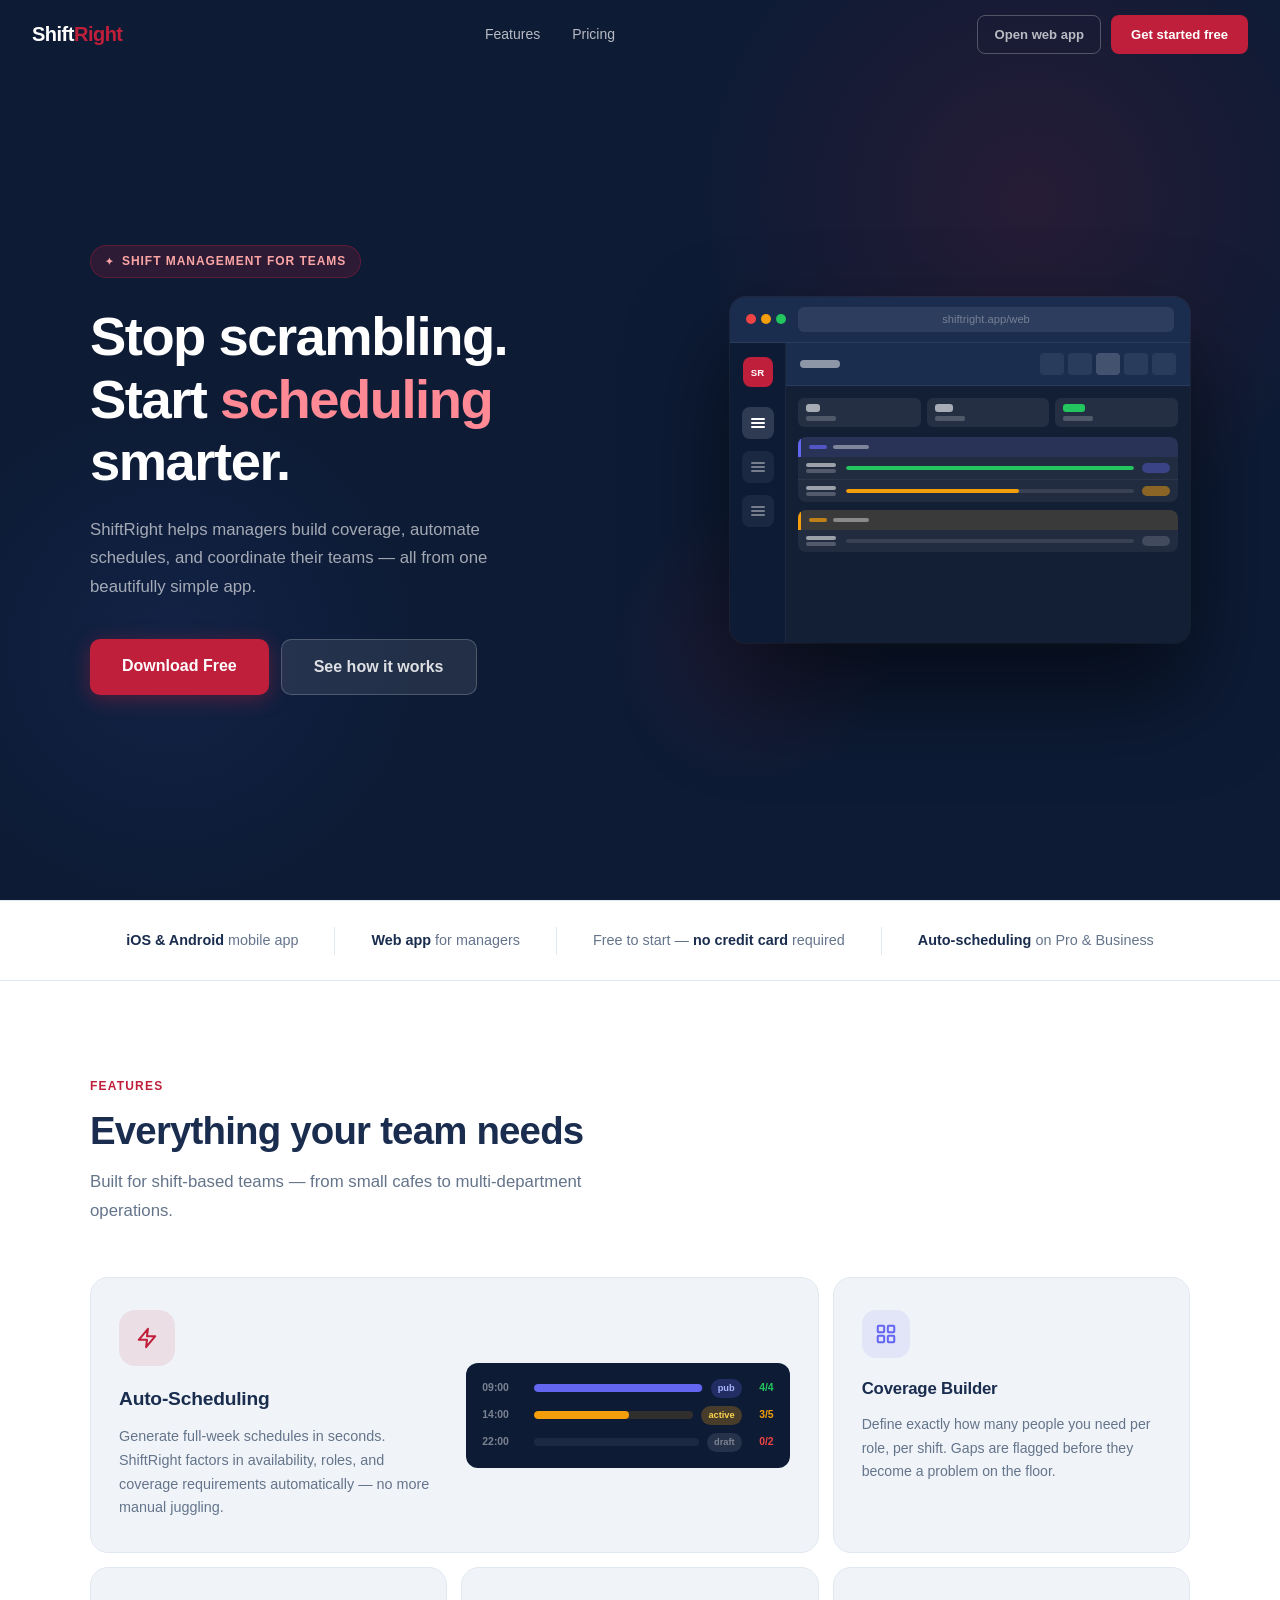
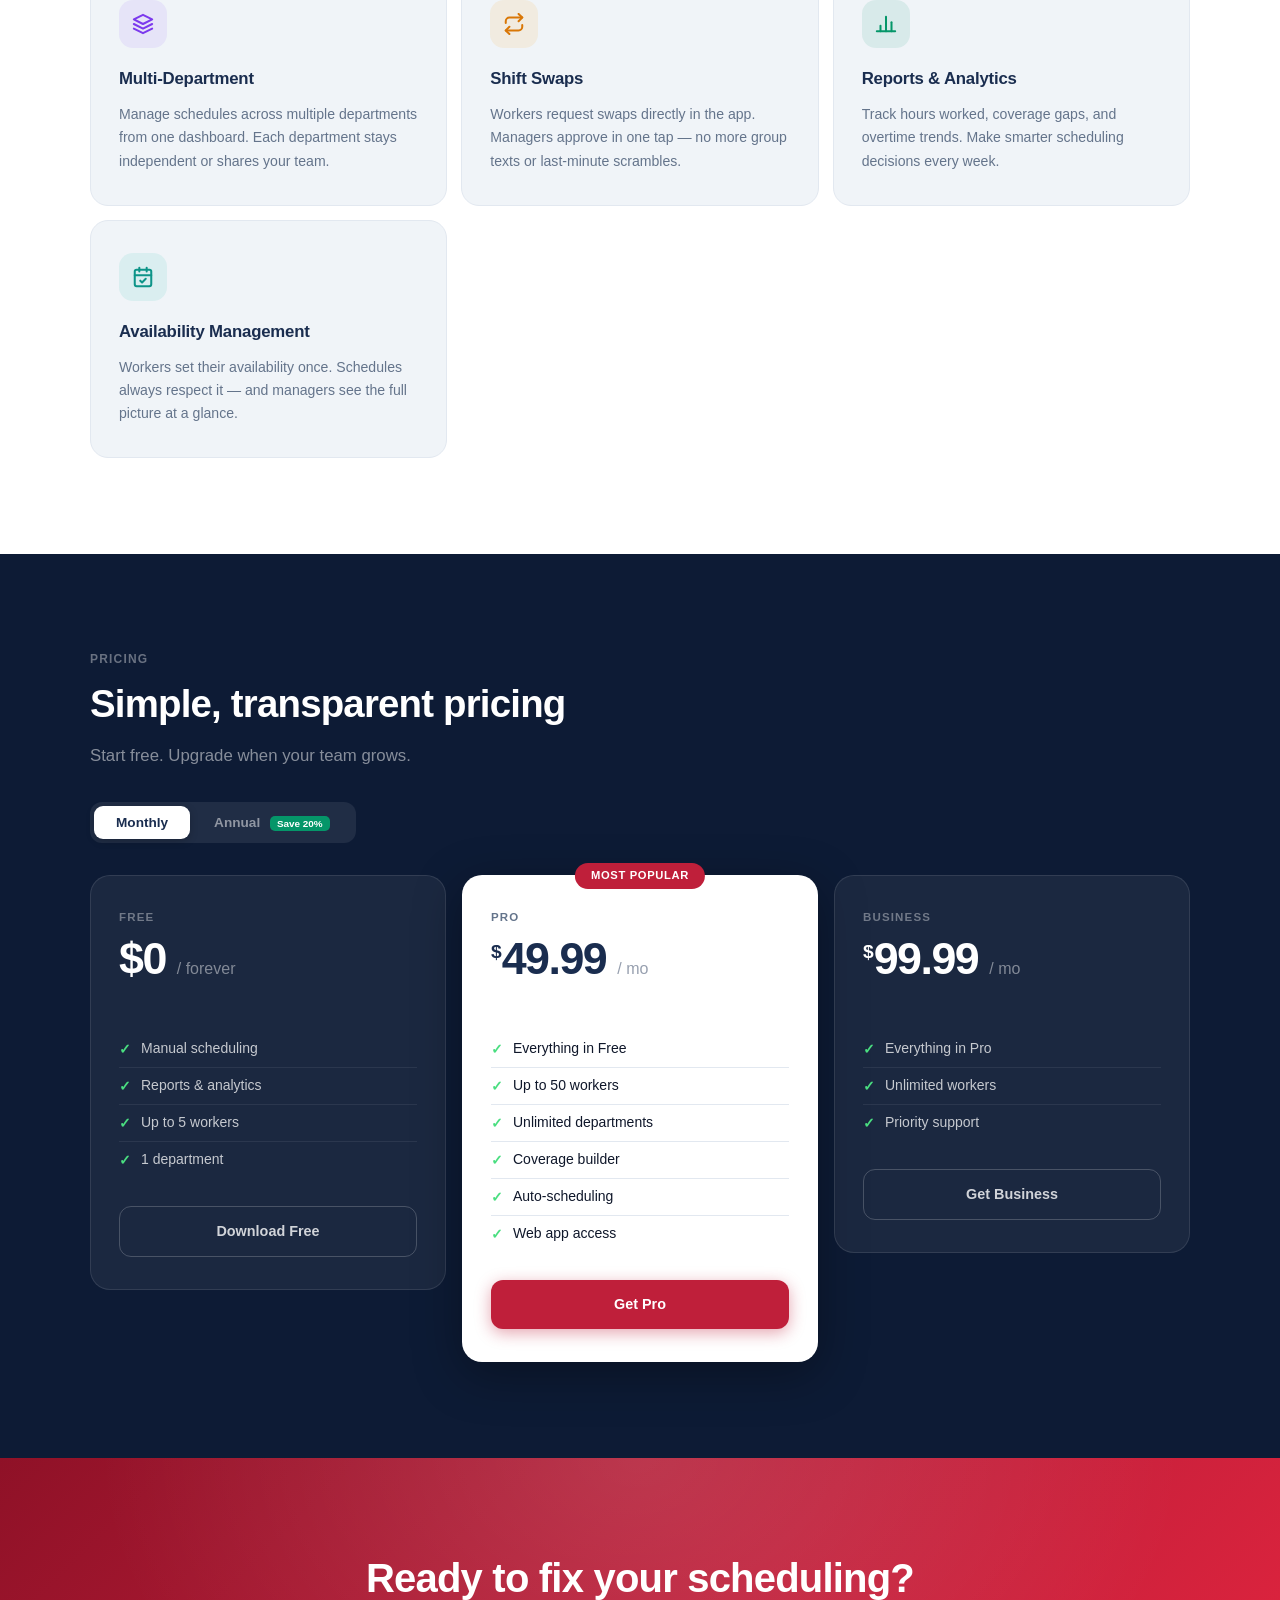
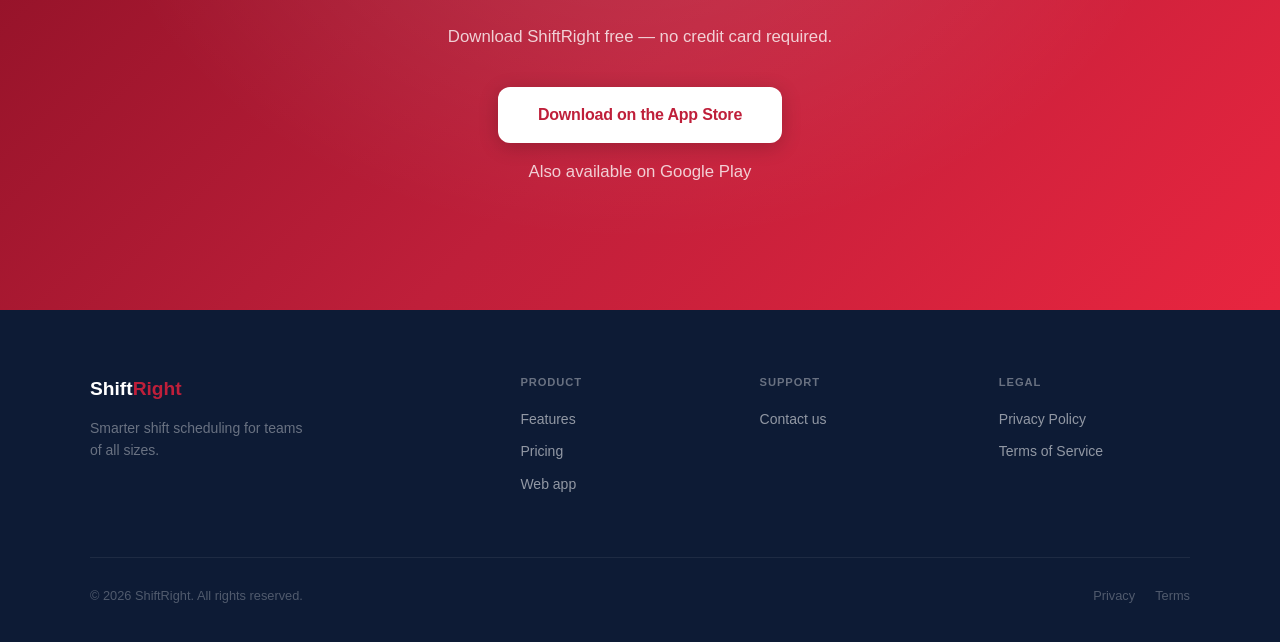
==== legal-site/index.html @ 9aeb1424 "Refactor and enhance the legal site layout by updating index.html and style.css for improved navigat" ====
<!DOCTYPE html>
<html lang="en">
<head>
  <meta charset="UTF-8" />
  <meta name="viewport" content="width=device-width, initial-scale=1.0" />
  <title>ShiftRight – Smart Shift Scheduling for Teams</title>
  <style>
    *, *::before, *::after { box-sizing: border-box; margin: 0; padding: 0; }
    :root {
      --navy: #1a2d4f;
      --navy-deep: #0d1b35;
      --navy-mid: #223660;
      --red: #bf1f3a;
      --red-light: #e8253f;
      --bg: #f0f4f8;
      --white: #ffffff;
      --text: #0f172a;
      --muted: #64748b;
      --border: #e2e8f0;
    }
    html { scroll-behavior: smooth; }
    body { font-family: -apple-system, BlinkMacSystemFont, "Segoe UI", Roboto, sans-serif; background: var(--bg); color: var(--text); line-height: 1.6; }

    /* ── NAV ── */
    nav {
      position: fixed; top: 0; left: 0; right: 0; z-index: 100;
      padding: 0 32px; height: 68px;
      display: flex; align-items: center; justify-content: space-between;
      transition: background 0.25s, box-shadow 0.25s;
    }
    nav.scrolled { background: rgba(255,255,255,0.95); backdrop-filter: blur(12px); box-shadow: 0 1px 3px rgba(0,0,0,0.08); }
    .nav-logo { color: #fff; font-size: 1.25rem; font-weight: 800; letter-spacing: -0.5px; text-decoration: none; transition: color 0.25s; }
    nav.scrolled .nav-logo { color: var(--navy); }
    .nav-logo span { color: var(--red); }
    .nav-center { display: flex; align-items: center; gap: 4px; }
    .nav-link { color: rgba(255,255,255,0.7); font-size: 0.875rem; font-weight: 500; text-decoration: none; padding: 8px 14px; border-radius: 8px; transition: all 0.15s; }
    nav.scrolled .nav-link { color: var(--muted); }
    .nav-link:hover { color: white; background: rgba(255,255,255,0.1); }
    nav.scrolled .nav-link:hover { color: var(--navy); background: var(--bg); }
    .nav-actions { display: flex; align-items: center; gap: 10px; }
    .nav-app-btn {
      font-size: 0.82rem; font-weight: 600; color: rgba(255,255,255,0.7); text-decoration: none;
      padding: 8px 16px; border: 1px solid rgba(255,255,255,0.25); border-radius: 8px; transition: all 0.15s;
    }
    nav.scrolled .nav-app-btn { color: var(--muted); border-color: var(--border); }
    .nav-app-btn:hover { color: white; border-color: rgba(255,255,255,0.6); }
    nav.scrolled .nav-app-btn:hover { color: var(--navy); border-color: var(--navy); background: var(--bg); }
    .nav-cta {
      background: var(--red); color: #fff; border: none; padding: 9px 20px;
      border-radius: 8px; font-size: 0.82rem; font-weight: 700;
      text-decoration: none; transition: background 0.15s, transform 0.1s;
    }
    .nav-cta:hover { background: var(--red-light); transform: translateY(-1px); }

    /* ── HERO ── */
    .hero {
      background: var(--navy-deep);
      min-height: 100vh;
      padding: 120px 32px 80px;
      display: flex; align-items: center; justify-content: center;
      position: relative; overflow: hidden;
    }
    .hero-orb {
      position: absolute; border-radius: 50%; pointer-events: none;
    }
    .hero-orb-1 {
      width: 700px; height: 700px;
      background: radial-gradient(circle, rgba(191,31,58,0.14) 0%, transparent 70%);
      top: -150px; right: -100px;
      animation: orbDrift 14s ease-in-out infinite;
    }
    .hero-orb-2 {
      width: 500px; height: 500px;
      background: radial-gradient(circle, rgba(66,102,220,0.1) 0%, transparent 70%);
      bottom: 0; left: -80px;
      animation: orbDrift 18s ease-in-out infinite reverse;
    }
    .hero-orb-3 {
      width: 300px; height: 300px;
      background: radial-gradient(circle, rgba(191,31,58,0.08) 0%, transparent 70%);
      bottom: 100px; right: 30%;
      animation: orbDrift 10s ease-in-out infinite 3s;
    }
    .hero-inner {
      max-width: 1100px; width: 100%;
      display: grid; grid-template-columns: 1fr 1fr;
      gap: 60px; align-items: center;
      position: relative; z-index: 1;
    }
    .hero-badge {
      display: inline-flex; align-items: center; gap: 8px;
      background: rgba(191,31,58,0.18); border: 1px solid rgba(191,31,58,0.35);
      color: #fca5a5; font-size: 0.75rem; font-weight: 700;
      letter-spacing: 0.08em; text-transform: uppercase;
      padding: 6px 14px; border-radius: 20px; margin-bottom: 28px;
    }
    .hero-badge::before { content: '✦'; font-size: 0.6rem; }
    .hero h1 {
      font-size: clamp(2.2rem, 4.5vw, 3.4rem);
      font-weight: 800; line-height: 1.15; letter-spacing: -1.5px;
      color: #fff; margin-bottom: 22px;
    }
    .hero h1 em { color: #ff8a96; font-style: normal; }
    .hero p {
      color: rgba(255,255,255,0.62); font-size: 1.05rem;
      max-width: 440px; margin-bottom: 38px; line-height: 1.7;
    }
    .hero-actions { display: flex; gap: 12px; flex-wrap: wrap; }
    .btn-hero-primary {
      background: var(--red); color: #fff; padding: 14px 32px;
      border-radius: 10px; font-size: 1rem; font-weight: 700;
      text-decoration: none; transition: background 0.15s, transform 0.12s, box-shadow 0.15s;
      box-shadow: 0 4px 20px rgba(191,31,58,0.4);
    }
    .btn-hero-primary:hover { background: var(--red-light); transform: translateY(-2px); box-shadow: 0 8px 28px rgba(191,31,58,0.5); }
    .btn-hero-secondary {
      background: rgba(255,255,255,0.09); color: rgba(255,255,255,0.85);
      border: 1px solid rgba(255,255,255,0.2); padding: 14px 32px;
      border-radius: 10px; font-size: 1rem; font-weight: 600;
      text-decoration: none; transition: all 0.15s;
    }
    .btn-hero-secondary:hover { background: rgba(255,255,255,0.16); color: #fff; border-color: rgba(255,255,255,0.4); }

    /* App mockup */
    .hero-visual { display: flex; justify-content: flex-end; animation: heroVisualIn 0.9s cubic-bezier(0.22, 1, 0.36, 1) both 0.2s; }
    .mockup-window {
      width: 100%; max-width: 460px;
      background: #131f35; border-radius: 16px; overflow: hidden;
      box-shadow: 0 48px 96px rgba(0,0,0,0.55), 0 0 0 1px rgba(255,255,255,0.07);
      animation: mockupFloat 8s ease-in-out infinite 1.2s;
    }
    .mockup-chrome {
      background: #1a2d4f; padding: 10px 16px;
      display: flex; align-items: center; gap: 12px;
      border-bottom: 1px solid rgba(255,255,255,0.07);
    }
    .chrome-dots { display: flex; gap: 5px; }
    .chrome-dots i { width: 10px; height: 10px; border-radius: 50%; display: block; }
    .chrome-dots i:nth-child(1) { background: #ef4444; }
    .chrome-dots i:nth-child(2) { background: #f59e0b; }
    .chrome-dots i:nth-child(3) { background: #22c55e; }
    .chrome-url {
      flex: 1; background: rgba(255,255,255,0.08); border-radius: 6px;
      padding: 4px 12px; font-size: 0.7rem; color: rgba(255,255,255,0.35);
      text-align: center;
    }
    .mockup-app { display: flex; height: 300px; }
    .mockup-sidebar {
      width: 56px; background: #0d1b35;
      display: flex; flex-direction: column; align-items: center;
      padding: 14px 0; gap: 12px; border-right: 1px solid rgba(255,255,255,0.06);
    }
    .m-logo {
      width: 30px; height: 30px; background: var(--red); border-radius: 8px;
      display: flex; align-items: center; justify-content: center;
      font-size: 0.6rem; font-weight: 800; color: white; margin-bottom: 8px;
    }
    .m-nav-item {
      width: 32px; height: 32px; border-radius: 8px;
      background: rgba(255,255,255,0.06);
      display: flex; align-items: center; justify-content: center;
    }
    .m-nav-item.m-active { background: rgba(255,255,255,0.14); }
    .m-nav-icon { width: 14px; height: 2px; background: rgba(255,255,255,0.4); border-radius: 1px; position: relative; }
    .m-nav-icon::before, .m-nav-icon::after { content: ''; position: absolute; left: 0; width: 14px; height: 2px; background: rgba(255,255,255,0.4); border-radius: 1px; }
    .m-nav-icon::before { top: -4px; } .m-nav-icon::after { top: 4px; }
    .m-nav-item.m-active .m-nav-icon { background: white; }
    .m-nav-item.m-active .m-nav-icon::before, .m-nav-item.m-active .m-nav-icon::after { background: white; }
    .mockup-main { flex: 1; display: flex; flex-direction: column; overflow: hidden; }
    .m-topbar {
      background: #1a2d4f; padding: 10px 14px;
      display: flex; align-items: center; justify-content: space-between;
      border-bottom: 1px solid rgba(255,255,255,0.07); flex-shrink: 0;
    }
    .m-topbar-title { width: 40px; height: 8px; background: rgba(255,255,255,0.5); border-radius: 4px; }
    .m-tabs { display: flex; gap: 4px; }
    .m-tab { width: 24px; height: 22px; border-radius: 4px; background: rgba(255,255,255,0.07); }
    .m-tab.m-tab-active { background: rgba(255,255,255,0.18); }
    .m-content { flex: 1; padding: 12px; overflow: hidden; }
    .m-stats { display: flex; gap: 6px; margin-bottom: 10px; }
    .m-stat { flex: 1; background: rgba(255,255,255,0.07); border-radius: 6px; padding: 6px 8px; }
    .m-stat-num { width: 20px; height: 8px; background: rgba(255,255,255,0.6); border-radius: 3px; margin-bottom: 4px; }
    .m-stat-label { width: 30px; height: 5px; background: rgba(255,255,255,0.2); border-radius: 2px; }
    .m-stat.m-stat-green .m-stat-num { background: #22c55e; }
    .m-dept-card { background: rgba(255,255,255,0.06); border-radius: 8px; margin-bottom: 8px; overflow: hidden; }
    .m-dept-header { height: 20px; padding: 0 8px; display: flex; align-items: center; gap: 6px; border-left: 3px solid; }
    .m-dept-header.c1 { border-color: #6366f1; background: rgba(99,102,241,0.12); }
    .m-dept-header.c2 { border-color: #f59e0b; background: rgba(245,158,11,0.12); }
    .m-dept-dot { width: 18px; height: 4px; border-radius: 2px; }
    .c1 .m-dept-dot { background: rgba(99,102,241,0.7); }
    .c2 .m-dept-dot { background: rgba(245,158,11,0.7); }
    .m-dept-label { width: 36px; height: 4px; background: rgba(255,255,255,0.4); border-radius: 2px; }
    .m-shift { display: flex; align-items: center; gap: 8px; padding: 6px 8px; border-bottom: 1px solid rgba(255,255,255,0.05); }
    .m-shift:last-child { border-bottom: none; }
    .m-shift-times { display: flex; flex-direction: column; gap: 2px; min-width: 32px; }
    .m-shift-time-line { width: 30px; height: 4px; background: rgba(255,255,255,0.55); border-radius: 2px; }
    .m-bar-wrap { flex: 1; height: 4px; background: rgba(255,255,255,0.1); border-radius: 2px; overflow: hidden; }
    .m-bar-fill { height: 100%; border-radius: 2px; transform-origin: left; animation: fillBar 1s ease both; }
    .m-bar-fill.full { background: #22c55e; animation-delay: 0.8s; }
    .m-bar-fill.partial { background: #f59e0b; animation-delay: 1s; }
    .m-bar-fill.empty { background: #ef4444; animation-delay: 1.2s; }
    .m-pill { width: 28px; height: 10px; border-radius: 10px; }
    .m-pill.published { background: rgba(99,102,241,0.4); }
    .m-pill.active { background: rgba(245,158,11,0.5); animation: statusPulse 2s infinite; }
    .m-pill.draft { background: rgba(255,255,255,0.15); }

    /* ── STATS STRIP ── */
    .stats-strip {
      background: var(--white); border-top: 1px solid var(--border); border-bottom: 1px solid var(--border);
      padding: 22px 32px; display: flex; align-items: center;
      justify-content: center; gap: 0; flex-wrap: wrap;
    }
    .stat-item { padding: 6px 36px; text-align: center; font-size: 0.9rem; color: var(--muted); }
    .stat-item strong { color: var(--navy); font-weight: 800; }
    .stat-sep { width: 1px; height: 28px; background: var(--border); }

    /* ── SECTIONS ── */
    .section { padding: 96px 32px; }
    .section-inner { max-width: 1100px; margin: 0 auto; }
    .section-eyebrow { font-size: 0.75rem; font-weight: 700; letter-spacing: 0.1em; text-transform: uppercase; color: var(--red); margin-bottom: 12px; }
    .section-title { font-size: clamp(1.8rem, 3vw, 2.4rem); font-weight: 800; color: var(--navy); letter-spacing: -0.8px; margin-bottom: 14px; line-height: 1.2; }
    .section-sub { color: var(--muted); font-size: 1.05rem; max-width: 520px; line-height: 1.7; }

    /* ── FEATURE BENTO ── */
    .features-bg { background: var(--white); }
    .features-bento { display: grid; grid-template-columns: repeat(3, 1fr); gap: 14px; margin-top: 52px; }
    .feature-card {
      background: var(--bg); border: 1px solid var(--border); border-radius: 18px;
      padding: 32px 28px; transition: box-shadow 0.2s, transform 0.2s, background 0.2s;
    }
    .feature-card:hover { box-shadow: 0 8px 28px rgba(0,0,0,0.08); transform: translateY(-3px); background: white; }
    .feature-card.card-large { grid-column: span 2; display: grid; grid-template-columns: 1fr 1fr; gap: 24px; align-items: center; }
    .feature-icon-wrap {
      width: 48px; height: 48px; border-radius: 14px; margin-bottom: 18px;
      display: flex; align-items: center; justify-content: center;
    }
    .feature-card.card-large .feature-icon-wrap { width: 56px; height: 56px; border-radius: 16px; }
    .icon-red   { background: rgba(191,31,58,0.1); color: var(--red); }
    .icon-blue  { background: rgba(99,102,241,0.1); color: #6366f1; }
    .icon-amber { background: rgba(245,158,11,0.1); color: #d97706; }
    .icon-green { background: rgba(5,150,105,0.1); color: #059669; }
    .icon-purple{ background: rgba(139,92,246,0.1); color: #7c3aed; }
    .icon-teal  { background: rgba(20,184,166,0.1); color: #0d9488; }
    .feature-card h3 { font-size: 1.05rem; font-weight: 700; color: var(--navy); margin-bottom: 10px; letter-spacing: -0.2px; }
    .feature-card p { font-size: 0.88rem; color: var(--muted); line-height: 1.65; }
    .feature-card.card-large h3 { font-size: 1.2rem; }
    .feature-card.card-large p { font-size: 0.9rem; }

    /* Mini schedule illustration inside the large card */
    .feature-mini-sched { background: var(--navy-deep); border-radius: 12px; padding: 16px; }
    .fms-row { display: flex; align-items: center; gap: 8px; margin-bottom: 8px; }
    .fms-row:last-child { margin-bottom: 0; }
    .fms-time { font-size: 0.65rem; font-weight: 700; color: rgba(255,255,255,0.45); min-width: 44px; font-variant-numeric: tabular-nums; }
    .fms-bar { flex: 1; height: 8px; border-radius: 4px; position: relative; overflow: hidden; }
    .fms-fill { position: absolute; left: 0; top: 0; height: 100%; border-radius: 4px; animation: fillBar 0.9s ease both; }
    .fms-count { font-size: 0.65rem; font-weight: 700; min-width: 24px; text-align: right; }
    .fms-pill { font-size: 0.58rem; font-weight: 700; padding: 2px 7px; border-radius: 20px; }
    .pill-pub  { background: rgba(99,102,241,0.25); color: #a5b4fc; }
    .pill-act  { background: rgba(245,158,11,0.25); color: #fcd34d; }
    .pill-dft  { background: rgba(255,255,255,0.1); color: rgba(255,255,255,0.4); }

    /* ── PRICING ── */
    .pricing-bg { background: var(--navy-deep); color: white; }
    .pricing-bg .section-title { color: white; }
    .pricing-bg .section-sub { color: rgba(255,255,255,0.5); }
    .pricing-toggle { display: flex; background: rgba(255,255,255,0.08); border-radius: 12px; padding: 4px; width: fit-content; gap: 2px; margin: 32px 0; }
    .pricing-toggle-btn {
      padding: 9px 22px; border-radius: 9px; border: none;
      font-size: 0.85rem; font-weight: 600; cursor: pointer;
      background: transparent; color: rgba(255,255,255,0.5);
      transition: all 0.18s; font-family: inherit;
    }
    .pricing-toggle-btn.active { background: white; color: var(--navy); box-shadow: 0 2px 8px rgba(0,0,0,0.2); }
    .pricing-save-badge { background: #059669; color: white; font-size: 0.62rem; font-weight: 800; padding: 2px 7px; border-radius: 5px; margin-left: 6px; vertical-align: middle; }
    .pricing-grid { display: grid; grid-template-columns: repeat(3, 1fr); gap: 16px; align-items: start; }
    .pricing-card {
      background: rgba(255,255,255,0.06); border: 1px solid rgba(255,255,255,0.1);
      border-radius: 20px; padding: 32px 28px; position: relative;
      transition: transform 0.2s, box-shadow 0.2s;
    }
    .pricing-card:hover { transform: translateY(-4px); box-shadow: 0 20px 48px rgba(0,0,0,0.3); }
    .pricing-card.popular {
      background: white; color: var(--text);
      border-color: transparent; box-shadow: 0 12px 48px rgba(0,0,0,0.35);
    }
    .popular-badge {
      position: absolute; top: -13px; left: 50%; transform: translateX(-50%);
      background: var(--red); color: white; font-size: 0.7rem; font-weight: 700;
      letter-spacing: 0.06em; text-transform: uppercase; padding: 4px 16px;
      border-radius: 20px; white-space: nowrap;
    }
    .pricing-tier { font-size: 0.72rem; font-weight: 700; letter-spacing: 0.1em; text-transform: uppercase; color: rgba(255,255,255,0.38); margin-bottom: 10px; }
    .pricing-card.popular .pricing-tier { color: var(--muted); }
    .pricing-price { font-size: 2.8rem; font-weight: 900; color: white; line-height: 1; margin-bottom: 6px; letter-spacing: -1.5px; }
    .pricing-card.popular .pricing-price { color: var(--navy); }
    .pricing-price sup { font-size: 1.2rem; font-weight: 700; vertical-align: super; letter-spacing: 0; }
    .pricing-price span { font-size: 1rem; font-weight: 500; opacity: 0.45; letter-spacing: 0; }
    .pricing-note { font-size: 0.78rem; color: rgba(255,255,255,0.35); margin-bottom: 24px; min-height: 18px; }
    .pricing-card.popular .pricing-note { color: var(--muted); }
    .pricing-features { list-style: none; margin-bottom: 28px; }
    .pricing-features li {
      font-size: 0.875rem; color: rgba(255,255,255,0.75);
      padding: 8px 0; display: flex; align-items: flex-start;
      gap: 10px; border-bottom: 1px solid rgba(255,255,255,0.07);
      line-height: 1.4;
    }
    .pricing-features li:last-child { border-bottom: none; }
    .pricing-card.popular .pricing-features li { color: var(--text); border-bottom-color: var(--border); }
    .pricing-features li::before { content: "✓"; color: #4ade80; font-weight: 800; flex-shrink: 0; margin-top: 1px; font-size: 0.85rem; }
    .pricing-cta {
      display: block; text-align: center; padding: 13px 20px;
      border-radius: 12px; font-size: 0.9rem; font-weight: 700;
      text-decoration: none; transition: all 0.15s;
    }
    .pricing-cta-ghost { border: 1px solid rgba(255,255,255,0.2); color: rgba(255,255,255,0.8); }
    .pricing-cta-ghost:hover { background: rgba(255,255,255,0.1); color: white; border-color: rgba(255,255,255,0.5); }
    .pricing-cta-solid { background: var(--red); color: white; box-shadow: 0 4px 16px rgba(191,31,58,0.4); }
    .pricing-cta-solid:hover { background: var(--red-light); transform: translateY(-1px); box-shadow: 0 6px 20px rgba(191,31,58,0.5); }

    /* ── CTA STRIP ── */
    .cta-strip {
      background: linear-gradient(135deg, #8f1127 0%, var(--red) 50%, #e8253f 100%);
      padding: 88px 32px; text-align: center; color: white;
      position: relative; overflow: hidden;
    }
    .cta-strip::before {
      content: ''; position: absolute; inset: 0;
      background: radial-gradient(ellipse at 50% 0%, rgba(255,255,255,0.12) 0%, transparent 60%);
    }
    .cta-strip-inner { position: relative; z-index: 1; }
    .cta-strip h2 { font-size: clamp(1.8rem, 3.5vw, 2.5rem); font-weight: 800; letter-spacing: -0.8px; margin-bottom: 14px; }
    .cta-strip p { color: rgba(255,255,255,0.78); font-size: 1.05rem; margin-bottom: 36px; }
    .btn-cta {
      display: inline-block; background: white; color: var(--red);
      padding: 15px 40px; border-radius: 12px; font-size: 1rem;
      font-weight: 800; text-decoration: none; letter-spacing: -0.2px;
      transition: transform 0.12s, box-shadow 0.15s;
      box-shadow: 0 4px 20px rgba(0,0,0,0.2);
    }
    .btn-cta:hover { transform: translateY(-2px); box-shadow: 0 8px 32px rgba(0,0,0,0.28); }
    .cta-sub { margin-top: 16px; font-size: 0.8rem; color: rgba(255,255,255,0.55); }

    /* ── FOOTER ── */
    footer { background: var(--navy-deep); padding: 64px 32px 36px; }
    .footer-inner { max-width: 1100px; margin: 0 auto; display: grid; grid-template-columns: 2fr 1fr 1fr 1fr; gap: 48px; margin-bottom: 52px; }
    .footer-brand .logo { font-size: 1.2rem; font-weight: 800; color: white; display: inline-block; margin-bottom: 12px; }
    .footer-brand .logo span { color: var(--red); }
    .footer-brand p { font-size: 0.875rem; color: rgba(255,255,255,0.38); line-height: 1.6; max-width: 220px; }
    .footer-col h4 { font-size: 0.7rem; font-weight: 700; text-transform: uppercase; letter-spacing: 0.08em; color: rgba(255,255,255,0.38); margin-bottom: 16px; }
    .footer-col a { display: block; font-size: 0.875rem; color: rgba(255,255,255,0.55); text-decoration: none; margin-bottom: 10px; transition: color 0.15s; }
    .footer-col a:hover { color: white; }
    .footer-bottom { max-width: 1100px; margin: 0 auto; border-top: 1px solid rgba(255,255,255,0.07); padding-top: 28px; display: flex; align-items: center; justify-content: space-between; }
    .footer-bottom p { font-size: 0.8rem; color: rgba(255,255,255,0.28); }
    .footer-legal { display: flex; gap: 20px; }
    .footer-legal a { font-size: 0.8rem; color: rgba(255,255,255,0.28); text-decoration: none; transition: color 0.15s; }
    .footer-legal a:hover { color: rgba(255,255,255,0.6); }

    /* ── REVEAL ANIMATIONS ── */
    .reveal { opacity: 0; transform: translateY(20px); transition: opacity 0.6s ease, transform 0.6s ease; }
    .reveal.visible { opacity: 1; transform: translateY(0); }
    .reveal-delay-1 { transition-delay: 0.08s; }
    .reveal-delay-2 { transition-delay: 0.16s; }
    .reveal-delay-3 { transition-delay: 0.24s; }
    .reveal-delay-4 { transition-delay: 0.32s; }
    .reveal-delay-5 { transition-delay: 0.40s; }

    /* ── HERO ANIMATION (loads immediately) ── */
    .hero-text-content { animation: heroTextIn 0.7s ease both; }
    @keyframes heroTextIn {
      from { opacity: 0; transform: translateY(24px); }
      to   { opacity: 1; transform: translateY(0); }
    }
    @keyframes heroVisualIn {
      from { opacity: 0; transform: translateX(32px); }
      to   { opacity: 1; transform: translateX(0); }
    }
    @keyframes orbDrift {
      0%, 100% { transform: translate(0, 0); }
      33%  { transform: translate(28px, -20px); }
      66%  { transform: translate(-16px, 12px); }
    }
    @keyframes mockupFloat {
      0%, 100% { transform: translateY(0); }
      50%       { transform: translateY(-10px); }
    }
    @keyframes fillBar {
      from { transform: scaleX(0); }
      to   { transform: scaleX(1); }
    }
    @keyframes statusPulse {
      0%, 100% { opacity: 1; } 50% { opacity: 0.4; }
    }

    /* ── RESPONSIVE ── */
    @media (max-width: 900px) {
      .hero-inner { grid-template-columns: 1fr; gap: 48px; text-align: center; }
      .hero-visual { justify-content: center; }
      .hero p { margin: 0 auto 38px; }
      .hero-badge { margin: 0 auto 28px; display: inline-flex; }
      .hero-actions { justify-content: center; }
      .features-bento { grid-template-columns: 1fr 1fr; }
      .feature-card.card-large { grid-column: span 2; grid-template-columns: 1fr; }
      .pricing-grid { grid-template-columns: 1fr; max-width: 400px; margin: 0 auto; }
      .footer-inner { grid-template-columns: 1fr 1fr; gap: 32px; }
      .nav-center { display: none; }
    }
    @media (max-width: 600px) {
      .features-bento { grid-template-columns: 1fr; }
      .feature-card.card-large { grid-column: span 1; grid-template-columns: 1fr; }
      .stats-strip { flex-direction: column; gap: 8px; }
      .stat-sep { display: none; }
      .footer-inner { grid-template-columns: 1fr; }
      nav { padding: 0 20px; }
      .hero { padding: 100px 20px 64px; }
    }
  </style>
</head>
<body>

<!-- NAV -->
<nav id="main-nav">
  <a class="nav-logo" href="/">Shift<span>Right</span></a>
  <div class="nav-center">
    <a class="nav-link" href="#features">Features</a>
    <a class="nav-link" href="#pricing">Pricing</a>
  </div>
  <div class="nav-actions">
    <a href="/app/" class="nav-app-btn">Open web app</a>
    <a href="#pricing" class="nav-cta">Get started free</a>
  </div>
</nav>

<!-- HERO -->
<section class="hero">
  <div class="hero-orb hero-orb-1"></div>
  <div class="hero-orb hero-orb-2"></div>
  <div class="hero-orb hero-orb-3"></div>
  <div class="hero-inner">

    <div class="hero-text-content">
      <div class="hero-badge">Shift Management for Teams</div>
      <h1>Stop scrambling.<br>Start <em>scheduling</em> smarter.</h1>
      <p>ShiftRight helps managers build coverage, automate schedules, and coordinate their teams — all from one beautifully simple app.</p>
      <div class="hero-actions">
        <a class="btn-hero-primary" href="#pricing">Download Free</a>
        <a class="btn-hero-secondary" href="#features">See how it works</a>
      </div>
    </div>

    <div class="hero-visual">
      <div class="mockup-window">
        <div class="mockup-chrome">
          <div class="chrome-dots"><i></i><i></i><i></i></div>
          <div class="chrome-url">shiftright.app/web</div>
        </div>
        <div class="mockup-app">
          <div class="mockup-sidebar">
            <div class="m-logo">SR</div>
            <div class="m-nav-item m-active"><div class="m-nav-icon"></div></div>
            <div class="m-nav-item"><div class="m-nav-icon"></div></div>
            <div class="m-nav-item"><div class="m-nav-icon"></div></div>
          </div>
          <div class="mockup-main">
            <div class="m-topbar">
              <div class="m-topbar-title"></div>
              <div class="m-tabs">
                <div class="m-tab"></div>
                <div class="m-tab"></div>
                <div class="m-tab m-tab-active"></div>
                <div class="m-tab"></div>
                <div class="m-tab"></div>
              </div>
            </div>
            <div class="m-content">
              <div class="m-stats">
                <div class="m-stat"><div class="m-stat-num" style="width:14px"></div><div class="m-stat-label"></div></div>
                <div class="m-stat"><div class="m-stat-num" style="width:18px"></div><div class="m-stat-label"></div></div>
                <div class="m-stat m-stat-green"><div class="m-stat-num" style="width:22px"></div><div class="m-stat-label"></div></div>
              </div>
              <div class="m-dept-card">
                <div class="m-dept-header c1"><div class="m-dept-dot"></div><div class="m-dept-label"></div></div>
                <div class="m-shift">
                  <div class="m-shift-times"><div class="m-shift-time-line"></div><div class="m-shift-time-line" style="opacity:0.4"></div></div>
                  <div class="m-bar-wrap"><div class="m-bar-fill full" style="width:100%;animation-delay:0.8s"></div></div>
                  <div class="m-pill published"></div>
                </div>
                <div class="m-shift">
                  <div class="m-shift-times"><div class="m-shift-time-line"></div><div class="m-shift-time-line" style="opacity:0.4"></div></div>
                  <div class="m-bar-wrap"><div class="m-bar-fill partial" style="width:60%;animation-delay:1s"></div></div>
                  <div class="m-pill active"></div>
                </div>
              </div>
              <div class="m-dept-card">
                <div class="m-dept-header c2"><div class="m-dept-dot"></div><div class="m-dept-label"></div></div>
                <div class="m-shift">
                  <div class="m-shift-times"><div class="m-shift-time-line"></div><div class="m-shift-time-line" style="opacity:0.4"></div></div>
                  <div class="m-bar-wrap"><div class="m-bar-fill empty" style="width:0%;animation-delay:1.2s"></div></div>
                  <div class="m-pill draft"></div>
                </div>
              </div>
            </div>
          </div>
        </div>
      </div>
    </div>

  </div>
</section>

<!-- STATS STRIP -->
<div class="stats-strip">
  <div class="stat-item"><strong>iOS &amp; Android</strong> mobile app</div>
  <div class="stat-sep"></div>
  <div class="stat-item"><strong>Web app</strong> for managers</div>
  <div class="stat-sep"></div>
  <div class="stat-item">Free to start — <strong>no credit card</strong> required</div>
  <div class="stat-sep"></div>
  <div class="stat-item"><strong>Auto-scheduling</strong> on Pro &amp; Business</div>
</div>

<!-- FEATURES -->
<section class="section features-bg" id="features">
  <div class="section-inner">
    <p class="section-eyebrow reveal">Features</p>
    <h2 class="section-title reveal reveal-delay-1">Everything your team needs</h2>
    <p class="section-sub reveal reveal-delay-2">Built for shift-based teams — from small cafes to multi-department operations.</p>

    <div class="features-bento">

      <!-- Large card: Auto-scheduling -->
      <div class="feature-card card-large reveal">
        <div>
          <div class="feature-icon-wrap icon-red">
            <svg width="22" height="22" viewBox="0 0 24 24" fill="none" stroke="currentColor" stroke-width="2.2" stroke-linecap="round" stroke-linejoin="round"><path d="M13 2L3 14h9l-1 8 10-12h-9l1-8z"/></svg>
          </div>
          <h3>Auto-Scheduling</h3>
          <p>Generate full-week schedules in seconds. ShiftRight factors in availability, roles, and coverage requirements automatically — no more manual juggling.</p>
        </div>
        <div class="feature-mini-sched">
          <div class="fms-row">
            <span class="fms-time">09:00</span>
            <div class="fms-bar" style="background:rgba(99,102,241,0.15)"><div class="fms-fill" style="width:100%;background:#6366f1;animation-delay:0.2s"></div></div>
            <span class="fms-pill pill-pub" style="color:#a5b4fc">pub</span>
            <span class="fms-count" style="color:#22c55e">4/4</span>
          </div>
          <div class="fms-row">
            <span class="fms-time">14:00</span>
            <div class="fms-bar" style="background:rgba(245,158,11,0.15)"><div class="fms-fill" style="width:60%;background:#f59e0b;animation-delay:0.4s"></div></div>
            <span class="fms-pill pill-act">active</span>
            <span class="fms-count" style="color:#f59e0b">3/5</span>
          </div>
          <div class="fms-row">
            <span class="fms-time">22:00</span>
            <div class="fms-bar" style="background:rgba(255,255,255,0.06)"><div class="fms-fill" style="width:0%;background:#ef4444;animation-delay:0.6s"></div></div>
            <span class="fms-pill pill-dft">draft</span>
            <span class="fms-count" style="color:#ef4444">0/2</span>
          </div>
        </div>
      </div>

      <!-- Coverage Builder -->
      <div class="feature-card reveal reveal-delay-1">
        <div class="feature-icon-wrap icon-blue">
          <svg width="22" height="22" viewBox="0 0 24 24" fill="none" stroke="currentColor" stroke-width="2.2" stroke-linecap="round" stroke-linejoin="round"><rect x="3" y="3" width="7" height="7" rx="1"/><rect x="14" y="3" width="7" height="7" rx="1"/><rect x="3" y="14" width="7" height="7" rx="1"/><rect x="14" y="14" width="7" height="7" rx="1"/></svg>
        </div>
        <h3>Coverage Builder</h3>
        <p>Define exactly how many people you need per role, per shift. Gaps are flagged before they become a problem on the floor.</p>
      </div>

      <!-- Multi-Department -->
      <div class="feature-card reveal reveal-delay-1">
        <div class="feature-icon-wrap icon-purple">
          <svg width="22" height="22" viewBox="0 0 24 24" fill="none" stroke="currentColor" stroke-width="2.2" stroke-linecap="round" stroke-linejoin="round"><polygon points="12 2 2 7 12 12 22 7 12 2"/><polyline points="2 17 12 22 22 17"/><polyline points="2 12 12 17 22 12"/></svg>
        </div>
        <h3>Multi-Department</h3>
        <p>Manage schedules across multiple departments from one dashboard. Each department stays independent or shares your team.</p>
      </div>

      <!-- Shift Swaps -->
      <div class="feature-card reveal reveal-delay-2">
        <div class="feature-icon-wrap icon-amber">
          <svg width="22" height="22" viewBox="0 0 24 24" fill="none" stroke="currentColor" stroke-width="2.2" stroke-linecap="round" stroke-linejoin="round"><polyline points="17 1 21 5 17 9"/><path d="M3 11V9a4 4 0 0 1 4-4h14"/><polyline points="7 23 3 19 7 15"/><path d="M21 13v2a4 4 0 0 1-4 4H3"/></svg>
        </div>
        <h3>Shift Swaps</h3>
        <p>Workers request swaps directly in the app. Managers approve in one tap — no more group texts or last-minute scrambles.</p>
      </div>

      <!-- Reports -->
      <div class="feature-card reveal reveal-delay-3">
        <div class="feature-icon-wrap icon-green">
          <svg width="22" height="22" viewBox="0 0 24 24" fill="none" stroke="currentColor" stroke-width="2.2" stroke-linecap="round" stroke-linejoin="round"><line x1="18" y1="20" x2="18" y2="10"/><line x1="12" y1="20" x2="12" y2="4"/><line x1="6" y1="20" x2="6" y2="14"/><line x1="2" y1="20" x2="22" y2="20"/></svg>
        </div>
        <h3>Reports &amp; Analytics</h3>
        <p>Track hours worked, coverage gaps, and overtime trends. Make smarter scheduling decisions every week.</p>
      </div>

      <!-- Availability -->
      <div class="feature-card reveal reveal-delay-4">
        <div class="feature-icon-wrap icon-teal">
          <svg width="22" height="22" viewBox="0 0 24 24" fill="none" stroke="currentColor" stroke-width="2.2" stroke-linecap="round" stroke-linejoin="round"><rect x="3" y="4" width="18" height="18" rx="2"/><line x1="16" y1="2" x2="16" y2="6"/><line x1="8" y1="2" x2="8" y2="6"/><line x1="3" y1="10" x2="21" y2="10"/><polyline points="9 16 11 18 15 14"/></svg>
        </div>
        <h3>Availability Management</h3>
        <p>Workers set their availability once. Schedules always respect it — and managers see the full picture at a glance.</p>
      </div>

    </div>
  </div>
</section>

<!-- PRICING -->
<section class="section pricing-bg" id="pricing">
  <div class="section-inner">
    <p class="section-eyebrow reveal" style="color:rgba(255,255,255,0.38)">Pricing</p>
    <h2 class="section-title reveal reveal-delay-1">Simple, transparent pricing</h2>
    <p class="section-sub reveal reveal-delay-2">Start free. Upgrade when your team grows.</p>

    <div class="pricing-toggle reveal reveal-delay-2">
      <button class="pricing-toggle-btn active" id="btn-monthly" onclick="setPricing('monthly')">Monthly</button>
      <button class="pricing-toggle-btn" id="btn-annual" onclick="setPricing('annual')">
        Annual <span class="pricing-save-badge">Save 20%</span>
      </button>
    </div>

    <div class="pricing-grid reveal reveal-delay-3">

      <div class="pricing-card">
        <p class="pricing-tier">Free</p>
        <p class="pricing-price">$0 <span>/ forever</span></p>
        <p class="pricing-note">&nbsp;</p>
        <ul class="pricing-features">
          <li>Manual scheduling</li>
          <li>Reports &amp; analytics</li>
          <li>Up to 5 workers</li>
          <li>1 department</li>
        </ul>
        <a class="pricing-cta pricing-cta-ghost" href="#">Download Free</a>
      </div>

      <div class="pricing-card popular">
        <div class="popular-badge">Most Popular</div>
        <p class="pricing-tier">Pro</p>
        <p class="pricing-price" id="pro-price"><sup>$</sup>49.99 <span>/ mo</span></p>
        <p class="pricing-note" id="pro-note">&nbsp;</p>
        <ul class="pricing-features">
          <li>Everything in Free</li>
          <li>Up to 50 workers</li>
          <li>Unlimited departments</li>
          <li>Coverage builder</li>
          <li>Auto-scheduling</li>
          <li>Web app access</li>
        </ul>
        <a class="pricing-cta pricing-cta-solid" href="/app/">Get Pro</a>
      </div>

      <div class="pricing-card">
        <p class="pricing-tier">Business</p>
        <p class="pricing-price" id="biz-price"><sup>$</sup>99.99 <span>/ mo</span></p>
        <p class="pricing-note" id="biz-note">&nbsp;</p>
        <ul class="pricing-features">
          <li>Everything in Pro</li>
          <li>Unlimited workers</li>
          <li>Priority support</li>
        </ul>
        <a class="pricing-cta pricing-cta-ghost" href="/app/">Get Business</a>
      </div>

    </div>
  </div>
</section>

<!-- CTA STRIP -->
<section class="cta-strip">
  <div class="cta-strip-inner">
    <h2>Ready to fix your scheduling?</h2>
    <p>Download ShiftRight free — no credit card required.</p>
    <a class="btn-cta" href="#">Download on the App Store</a>
    <p class="cta-sub">Also available on Google Play</p>
  </div>
</section>

<!-- FOOTER -->
<footer>
  <div class="footer-inner">
    <div class="footer-brand">
      <div class="logo">Shift<span>Right</span></div>
      <p>Smarter shift scheduling for teams of all sizes.</p>
    </div>
    <div class="footer-col">
      <h4>Product</h4>
      <a href="#features">Features</a>
      <a href="#pricing">Pricing</a>
      <a href="/app/">Web app</a>
    </div>
    <div class="footer-col">
      <h4>Support</h4>
      <a href="mailto:support@shiftright.app">Contact us</a>
    </div>
    <div class="footer-col">
      <h4>Legal</h4>
      <a href="/privacy">Privacy Policy</a>
      <a href="/terms">Terms of Service</a>
    </div>
  </div>
  <div class="footer-bottom">
    <p>&copy; 2026 ShiftRight. All rights reserved.</p>
    <div class="footer-legal">
      <a href="/privacy">Privacy</a>
      <a href="/terms">Terms</a>
    </div>
  </div>
</footer>

<script>
  // Nav scroll behavior
  const nav = document.getElementById('main-nav')
  window.addEventListener('scroll', () => {
    nav.classList.toggle('scrolled', window.scrollY > 40)
  }, { passive: true })

  // Scroll reveal
  const observer = new IntersectionObserver((entries) => {
    entries.forEach(e => { if (e.isIntersecting) e.target.classList.add('visible') })
  }, { threshold: 0.12 })
  document.querySelectorAll('.reveal').forEach(el => observer.observe(el))

  // Pricing toggle
  function setPricing(period) {
    const isAnnual = period === 'annual'
    document.getElementById('btn-monthly').classList.toggle('active', !isAnnual)
    document.getElementById('btn-annual').classList.toggle('active', isAnnual)
    const proPrice  = document.getElementById('pro-price')
    const proNote   = document.getElementById('pro-note')
    const bizPrice  = document.getElementById('biz-price')
    const bizNote   = document.getElementById('biz-note')
    if (isAnnual) {
      proPrice.innerHTML = '<sup>$</sup>39.99 <span>/ mo</span>'
      proNote.textContent = 'Billed $479.88/yr — save $120'
      bizPrice.innerHTML = '<sup>$</sup>79.99 <span>/ mo</span>'
      bizNote.textContent = 'Billed $959.88/yr — save $240'
    } else {
      proPrice.innerHTML = '<sup>$</sup>49.99 <span>/ mo</span>'
      proNote.innerHTML = '&nbsp;'
      bizPrice.innerHTML = '<sup>$</sup>99.99 <span>/ mo</span>'
      bizNote.innerHTML = '&nbsp;'
    }
  }
</script>

</body>
</html>
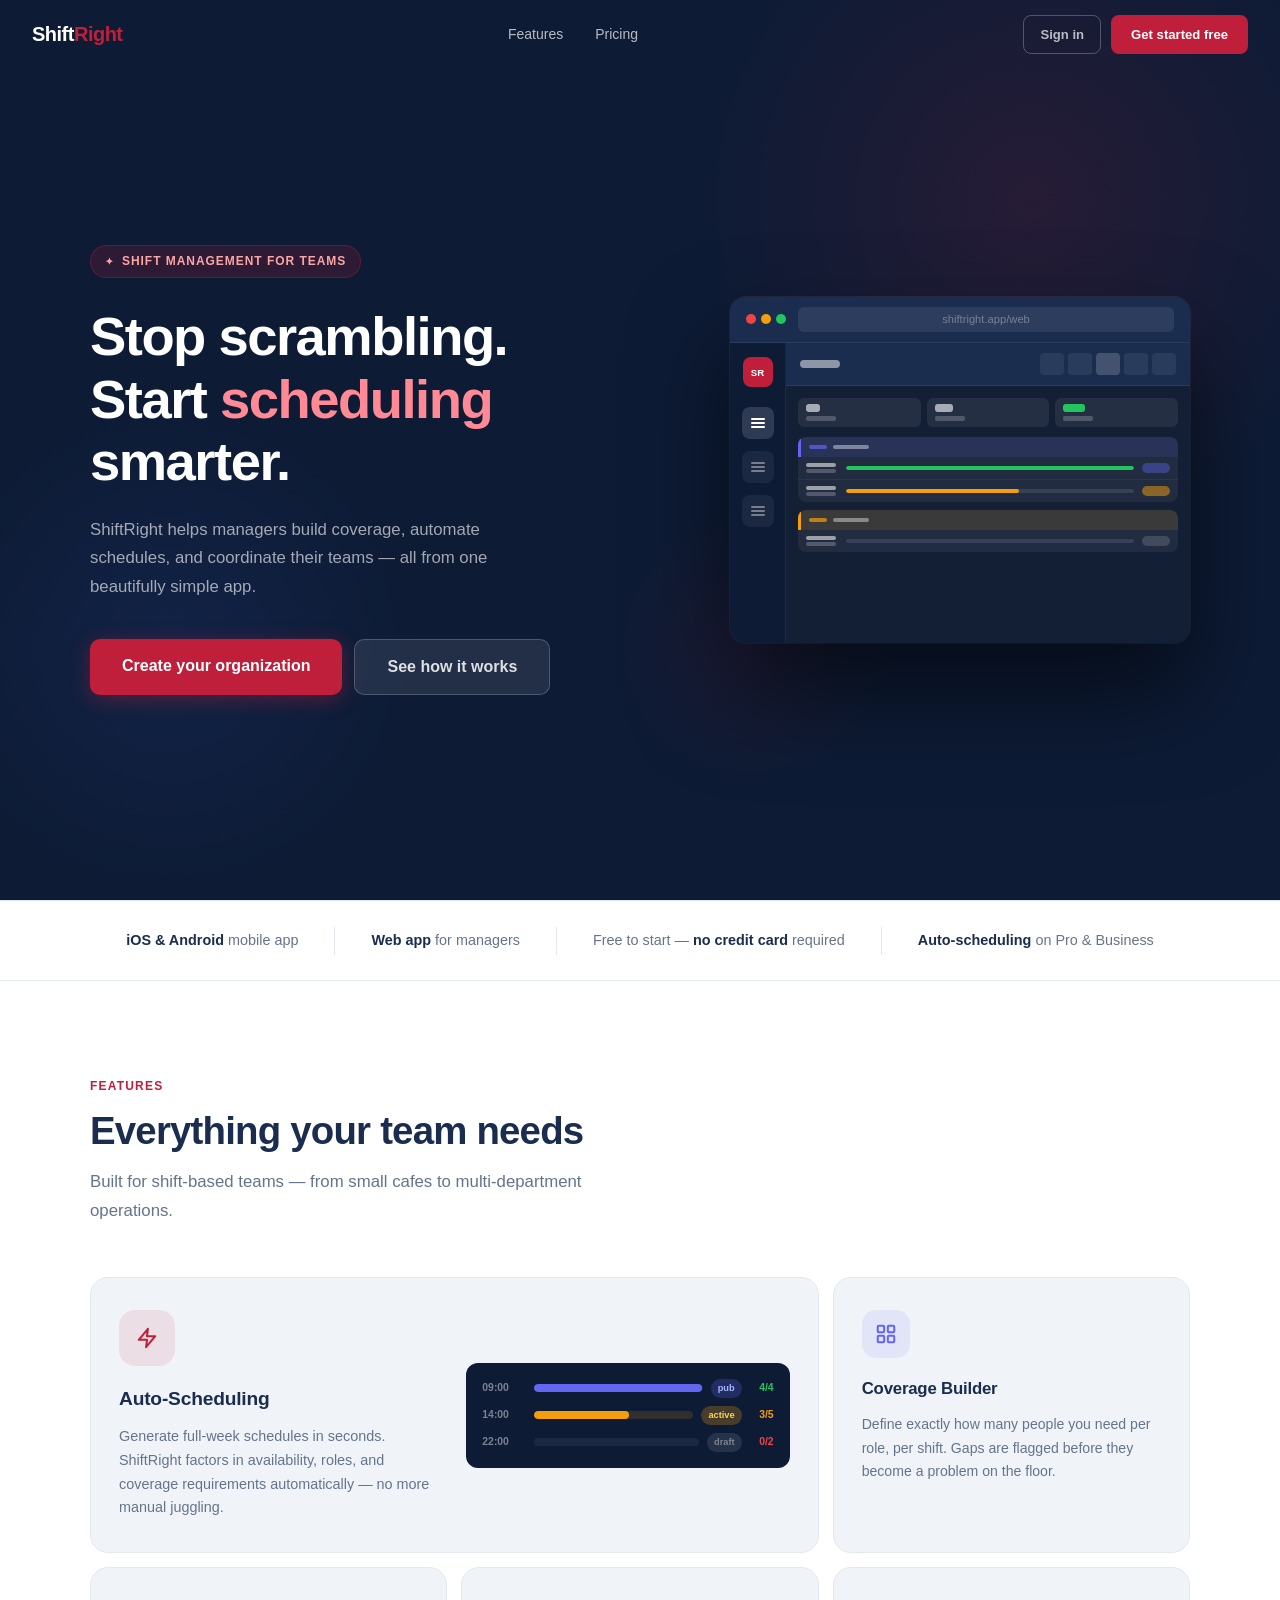
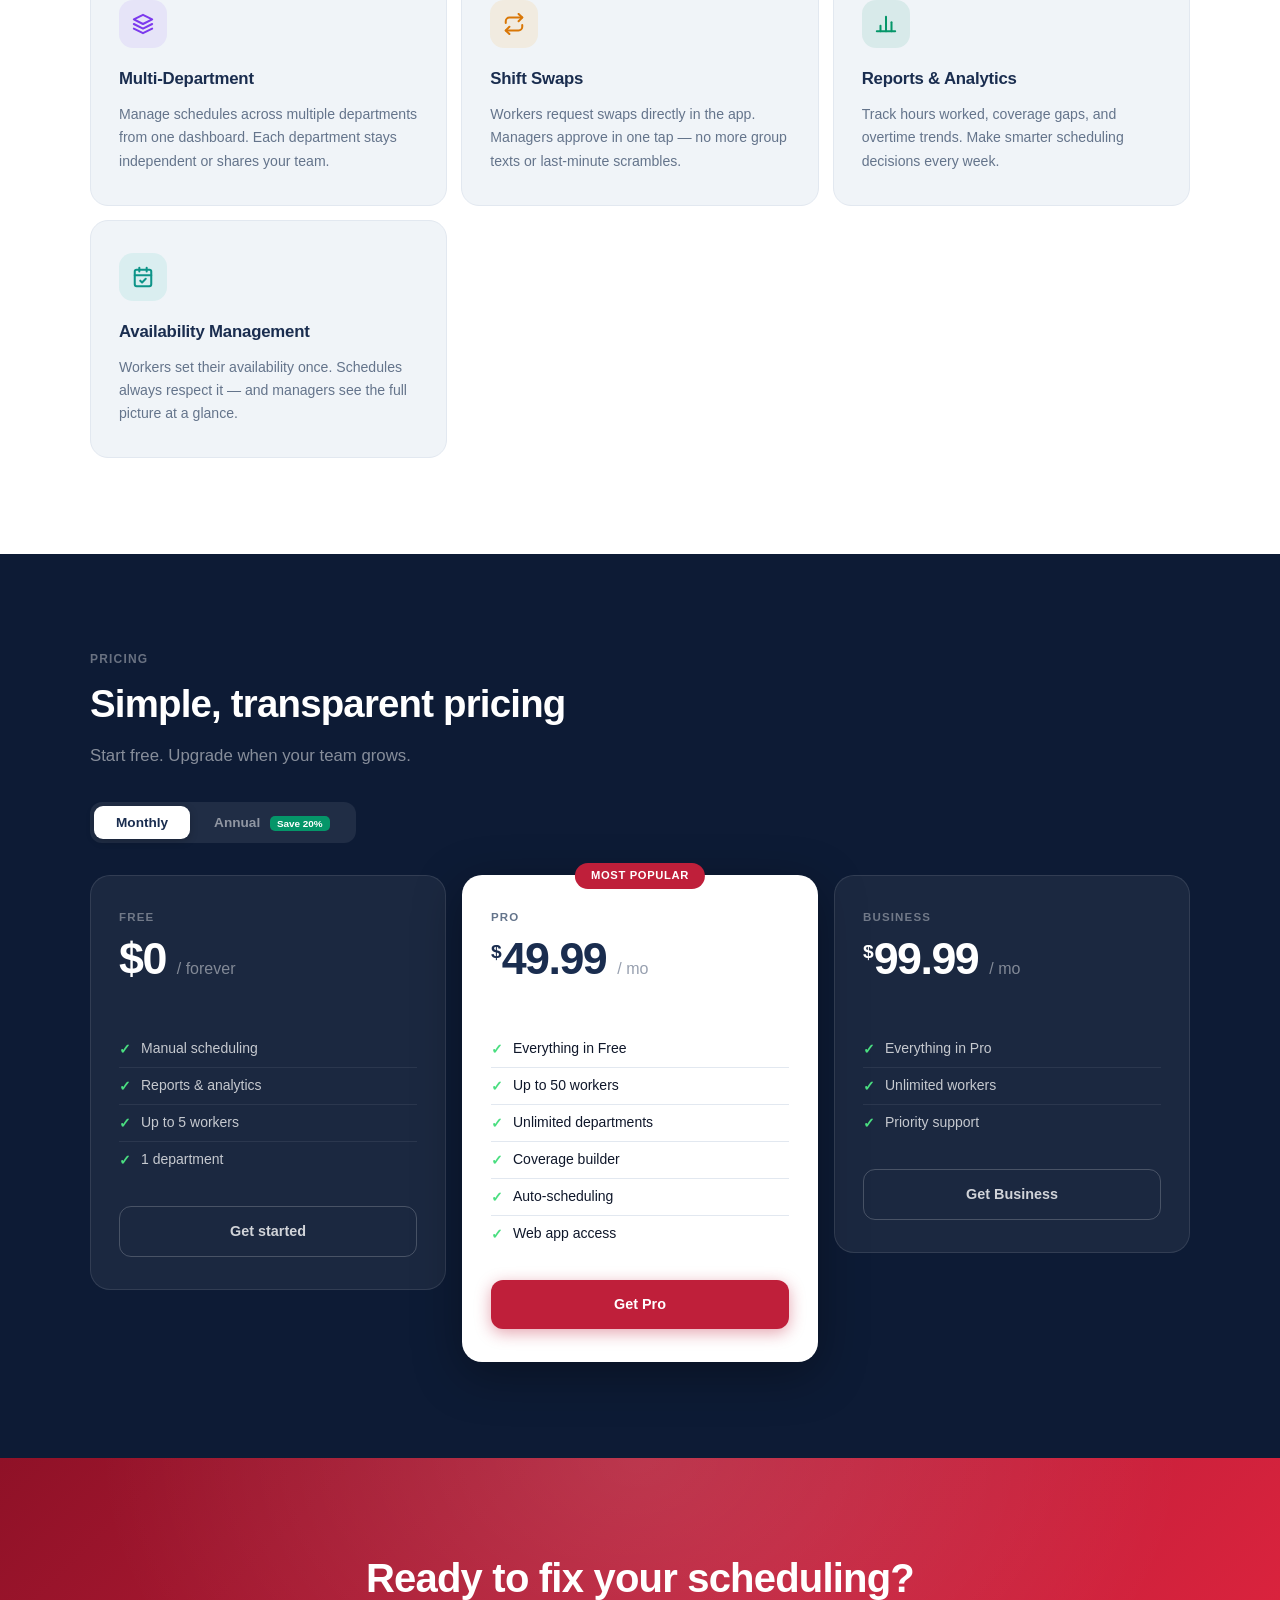
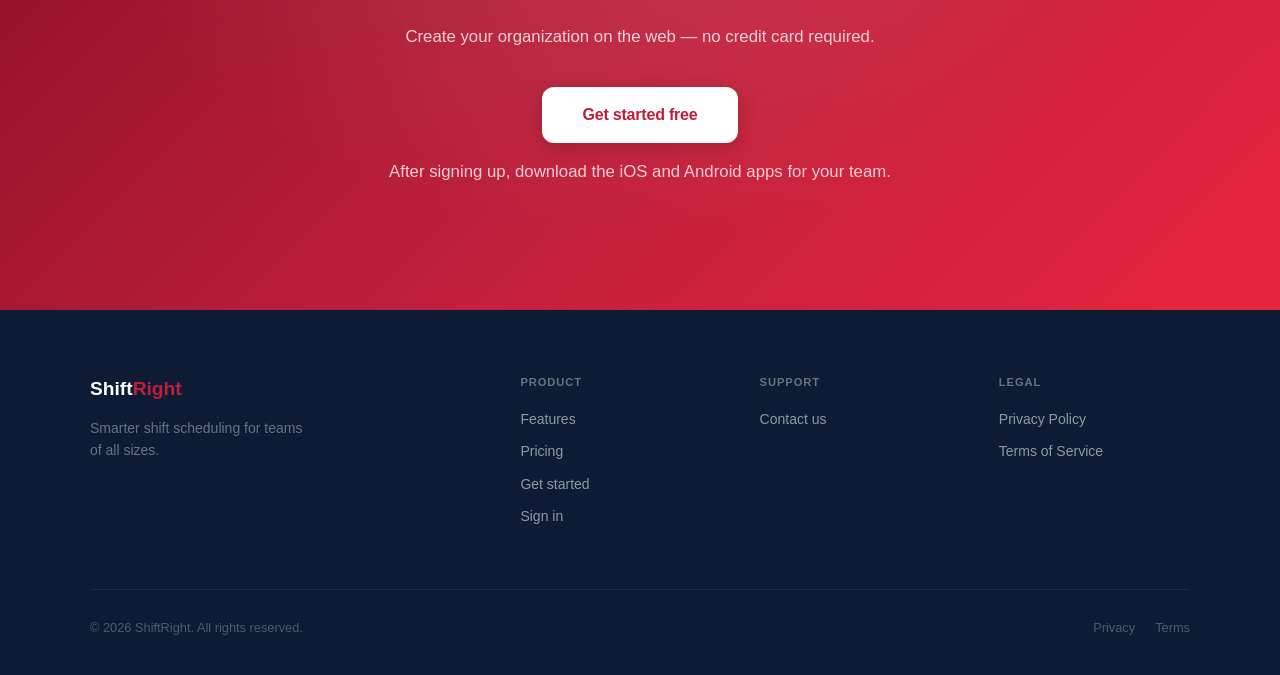
==== commit acabf6ac: "Implement login and signup functionality with new HTML pages and JavaScript - Added login.html and s" ====
--- a/legal-site/index.html
+++ b/legal-site/index.html
@@ -4,416 +4,7 @@
   <meta charset="UTF-8" />
   <meta name="viewport" content="width=device-width, initial-scale=1.0" />
   <title>ShiftRight – Smart Shift Scheduling for Teams</title>
-  <style>
-    *, *::before, *::after { box-sizing: border-box; margin: 0; padding: 0; }
-    :root {
-      --navy: #1a2d4f;
-      --navy-deep: #0d1b35;
-      --navy-mid: #223660;
-      --red: #bf1f3a;
-      --red-light: #e8253f;
-      --bg: #f0f4f8;
-      --white: #ffffff;
-      --text: #0f172a;
-      --muted: #64748b;
-      --border: #e2e8f0;
-    }
-    html { scroll-behavior: smooth; }
-    body { font-family: -apple-system, BlinkMacSystemFont, "Segoe UI", Roboto, sans-serif; background: var(--bg); color: var(--text); line-height: 1.6; }
-
-    /* ── NAV ── */
-    nav {
-      position: fixed; top: 0; left: 0; right: 0; z-index: 100;
-      padding: 0 32px; height: 68px;
-      display: flex; align-items: center; justify-content: space-between;
-      transition: background 0.25s, box-shadow 0.25s;
-    }
-    nav.scrolled { background: rgba(255,255,255,0.95); backdrop-filter: blur(12px); box-shadow: 0 1px 3px rgba(0,0,0,0.08); }
-    .nav-logo { color: #fff; font-size: 1.25rem; font-weight: 800; letter-spacing: -0.5px; text-decoration: none; transition: color 0.25s; }
-    nav.scrolled .nav-logo { color: var(--navy); }
-    .nav-logo span { color: var(--red); }
-    .nav-center { display: flex; align-items: center; gap: 4px; }
-    .nav-link { color: rgba(255,255,255,0.7); font-size: 0.875rem; font-weight: 500; text-decoration: none; padding: 8px 14px; border-radius: 8px; transition: all 0.15s; }
-    nav.scrolled .nav-link { color: var(--muted); }
-    .nav-link:hover { color: white; background: rgba(255,255,255,0.1); }
-    nav.scrolled .nav-link:hover { color: var(--navy); background: var(--bg); }
-    .nav-actions { display: flex; align-items: center; gap: 10px; }
-    .nav-app-btn {
-      font-size: 0.82rem; font-weight: 600; color: rgba(255,255,255,0.7); text-decoration: none;
-      padding: 8px 16px; border: 1px solid rgba(255,255,255,0.25); border-radius: 8px; transition: all 0.15s;
-    }
-    nav.scrolled .nav-app-btn { color: var(--muted); border-color: var(--border); }
-    .nav-app-btn:hover { color: white; border-color: rgba(255,255,255,0.6); }
-    nav.scrolled .nav-app-btn:hover { color: var(--navy); border-color: var(--navy); background: var(--bg); }
-    .nav-cta {
-      background: var(--red); color: #fff; border: none; padding: 9px 20px;
-      border-radius: 8px; font-size: 0.82rem; font-weight: 700;
-      text-decoration: none; transition: background 0.15s, transform 0.1s;
-    }
-    .nav-cta:hover { background: var(--red-light); transform: translateY(-1px); }
-
-    /* ── HERO ── */
-    .hero {
-      background: var(--navy-deep);
-      min-height: 100vh;
-      padding: 120px 32px 80px;
-      display: flex; align-items: center; justify-content: center;
-      position: relative; overflow: hidden;
-    }
-    .hero-orb {
-      position: absolute; border-radius: 50%; pointer-events: none;
-    }
-    .hero-orb-1 {
-      width: 700px; height: 700px;
-      background: radial-gradient(circle, rgba(191,31,58,0.14) 0%, transparent 70%);
-      top: -150px; right: -100px;
-      animation: orbDrift 14s ease-in-out infinite;
-    }
-    .hero-orb-2 {
-      width: 500px; height: 500px;
-      background: radial-gradient(circle, rgba(66,102,220,0.1) 0%, transparent 70%);
-      bottom: 0; left: -80px;
-      animation: orbDrift 18s ease-in-out infinite reverse;
-    }
-    .hero-orb-3 {
-      width: 300px; height: 300px;
-      background: radial-gradient(circle, rgba(191,31,58,0.08) 0%, transparent 70%);
-      bottom: 100px; right: 30%;
-      animation: orbDrift 10s ease-in-out infinite 3s;
-    }
-    .hero-inner {
-      max-width: 1100px; width: 100%;
-      display: grid; grid-template-columns: 1fr 1fr;
-      gap: 60px; align-items: center;
-      position: relative; z-index: 1;
-    }
-    .hero-badge {
-      display: inline-flex; align-items: center; gap: 8px;
-      background: rgba(191,31,58,0.18); border: 1px solid rgba(191,31,58,0.35);
-      color: #fca5a5; font-size: 0.75rem; font-weight: 700;
-      letter-spacing: 0.08em; text-transform: uppercase;
-      padding: 6px 14px; border-radius: 20px; margin-bottom: 28px;
-    }
-    .hero-badge::before { content: '✦'; font-size: 0.6rem; }
-    .hero h1 {
-      font-size: clamp(2.2rem, 4.5vw, 3.4rem);
-      font-weight: 800; line-height: 1.15; letter-spacing: -1.5px;
-      color: #fff; margin-bottom: 22px;
-    }
-    .hero h1 em { color: #ff8a96; font-style: normal; }
-    .hero p {
-      color: rgba(255,255,255,0.62); font-size: 1.05rem;
-      max-width: 440px; margin-bottom: 38px; line-height: 1.7;
-    }
-    .hero-actions { display: flex; gap: 12px; flex-wrap: wrap; }
-    .btn-hero-primary {
-      background: var(--red); color: #fff; padding: 14px 32px;
-      border-radius: 10px; font-size: 1rem; font-weight: 700;
-      text-decoration: none; transition: background 0.15s, transform 0.12s, box-shadow 0.15s;
-      box-shadow: 0 4px 20px rgba(191,31,58,0.4);
-    }
-    .btn-hero-primary:hover { background: var(--red-light); transform: translateY(-2px); box-shadow: 0 8px 28px rgba(191,31,58,0.5); }
-    .btn-hero-secondary {
-      background: rgba(255,255,255,0.09); color: rgba(255,255,255,0.85);
-      border: 1px solid rgba(255,255,255,0.2); padding: 14px 32px;
-      border-radius: 10px; font-size: 1rem; font-weight: 600;
-      text-decoration: none; transition: all 0.15s;
-    }
-    .btn-hero-secondary:hover { background: rgba(255,255,255,0.16); color: #fff; border-color: rgba(255,255,255,0.4); }
-
-    /* App mockup */
-    .hero-visual { display: flex; justify-content: flex-end; animation: heroVisualIn 0.9s cubic-bezier(0.22, 1, 0.36, 1) both 0.2s; }
-    .mockup-window {
-      width: 100%; max-width: 460px;
-      background: #131f35; border-radius: 16px; overflow: hidden;
-      box-shadow: 0 48px 96px rgba(0,0,0,0.55), 0 0 0 1px rgba(255,255,255,0.07);
-      animation: mockupFloat 8s ease-in-out infinite 1.2s;
-    }
-    .mockup-chrome {
-      background: #1a2d4f; padding: 10px 16px;
-      display: flex; align-items: center; gap: 12px;
-      border-bottom: 1px solid rgba(255,255,255,0.07);
-    }
-    .chrome-dots { display: flex; gap: 5px; }
-    .chrome-dots i { width: 10px; height: 10px; border-radius: 50%; display: block; }
-    .chrome-dots i:nth-child(1) { background: #ef4444; }
-    .chrome-dots i:nth-child(2) { background: #f59e0b; }
-    .chrome-dots i:nth-child(3) { background: #22c55e; }
-    .chrome-url {
-      flex: 1; background: rgba(255,255,255,0.08); border-radius: 6px;
-      padding: 4px 12px; font-size: 0.7rem; color: rgba(255,255,255,0.35);
-      text-align: center;
-    }
-    .mockup-app { display: flex; height: 300px; }
-    .mockup-sidebar {
-      width: 56px; background: #0d1b35;
-      display: flex; flex-direction: column; align-items: center;
-      padding: 14px 0; gap: 12px; border-right: 1px solid rgba(255,255,255,0.06);
-    }
-    .m-logo {
-      width: 30px; height: 30px; background: var(--red); border-radius: 8px;
-      display: flex; align-items: center; justify-content: center;
-      font-size: 0.6rem; font-weight: 800; color: white; margin-bottom: 8px;
-    }
-    .m-nav-item {
-      width: 32px; height: 32px; border-radius: 8px;
-      background: rgba(255,255,255,0.06);
-      display: flex; align-items: center; justify-content: center;
-    }
-    .m-nav-item.m-active { background: rgba(255,255,255,0.14); }
-    .m-nav-icon { width: 14px; height: 2px; background: rgba(255,255,255,0.4); border-radius: 1px; position: relative; }
-    .m-nav-icon::before, .m-nav-icon::after { content: ''; position: absolute; left: 0; width: 14px; height: 2px; background: rgba(255,255,255,0.4); border-radius: 1px; }
-    .m-nav-icon::before { top: -4px; } .m-nav-icon::after { top: 4px; }
-    .m-nav-item.m-active .m-nav-icon { background: white; }
-    .m-nav-item.m-active .m-nav-icon::before, .m-nav-item.m-active .m-nav-icon::after { background: white; }
-    .mockup-main { flex: 1; display: flex; flex-direction: column; overflow: hidden; }
-    .m-topbar {
-      background: #1a2d4f; padding: 10px 14px;
-      display: flex; align-items: center; justify-content: space-between;
-      border-bottom: 1px solid rgba(255,255,255,0.07); flex-shrink: 0;
-    }
-    .m-topbar-title { width: 40px; height: 8px; background: rgba(255,255,255,0.5); border-radius: 4px; }
-    .m-tabs { display: flex; gap: 4px; }
-    .m-tab { width: 24px; height: 22px; border-radius: 4px; background: rgba(255,255,255,0.07); }
-    .m-tab.m-tab-active { background: rgba(255,255,255,0.18); }
-    .m-content { flex: 1; padding: 12px; overflow: hidden; }
-    .m-stats { display: flex; gap: 6px; margin-bottom: 10px; }
-    .m-stat { flex: 1; background: rgba(255,255,255,0.07); border-radius: 6px; padding: 6px 8px; }
-    .m-stat-num { width: 20px; height: 8px; background: rgba(255,255,255,0.6); border-radius: 3px; margin-bottom: 4px; }
-    .m-stat-label { width: 30px; height: 5px; background: rgba(255,255,255,0.2); border-radius: 2px; }
-    .m-stat.m-stat-green .m-stat-num { background: #22c55e; }
-    .m-dept-card { background: rgba(255,255,255,0.06); border-radius: 8px; margin-bottom: 8px; overflow: hidden; }
-    .m-dept-header { height: 20px; padding: 0 8px; display: flex; align-items: center; gap: 6px; border-left: 3px solid; }
-    .m-dept-header.c1 { border-color: #6366f1; background: rgba(99,102,241,0.12); }
-    .m-dept-header.c2 { border-color: #f59e0b; background: rgba(245,158,11,0.12); }
-    .m-dept-dot { width: 18px; height: 4px; border-radius: 2px; }
-    .c1 .m-dept-dot { background: rgba(99,102,241,0.7); }
-    .c2 .m-dept-dot { background: rgba(245,158,11,0.7); }
-    .m-dept-label { width: 36px; height: 4px; background: rgba(255,255,255,0.4); border-radius: 2px; }
-    .m-shift { display: flex; align-items: center; gap: 8px; padding: 6px 8px; border-bottom: 1px solid rgba(255,255,255,0.05); }
-    .m-shift:last-child { border-bottom: none; }
-    .m-shift-times { display: flex; flex-direction: column; gap: 2px; min-width: 32px; }
-    .m-shift-time-line { width: 30px; height: 4px; background: rgba(255,255,255,0.55); border-radius: 2px; }
-    .m-bar-wrap { flex: 1; height: 4px; background: rgba(255,255,255,0.1); border-radius: 2px; overflow: hidden; }
-    .m-bar-fill { height: 100%; border-radius: 2px; transform-origin: left; animation: fillBar 1s ease both; }
-    .m-bar-fill.full { background: #22c55e; animation-delay: 0.8s; }
-    .m-bar-fill.partial { background: #f59e0b; animation-delay: 1s; }
-    .m-bar-fill.empty { background: #ef4444; animation-delay: 1.2s; }
-    .m-pill { width: 28px; height: 10px; border-radius: 10px; }
-    .m-pill.published { background: rgba(99,102,241,0.4); }
-    .m-pill.active { background: rgba(245,158,11,0.5); animation: statusPulse 2s infinite; }
-    .m-pill.draft { background: rgba(255,255,255,0.15); }
-
-    /* ── STATS STRIP ── */
-    .stats-strip {
-      background: var(--white); border-top: 1px solid var(--border); border-bottom: 1px solid var(--border);
-      padding: 22px 32px; display: flex; align-items: center;
-      justify-content: center; gap: 0; flex-wrap: wrap;
-    }
-    .stat-item { padding: 6px 36px; text-align: center; font-size: 0.9rem; color: var(--muted); }
-    .stat-item strong { color: var(--navy); font-weight: 800; }
-    .stat-sep { width: 1px; height: 28px; background: var(--border); }
-
-    /* ── SECTIONS ── */
-    .section { padding: 96px 32px; }
-    .section-inner { max-width: 1100px; margin: 0 auto; }
-    .section-eyebrow { font-size: 0.75rem; font-weight: 700; letter-spacing: 0.1em; text-transform: uppercase; color: var(--red); margin-bottom: 12px; }
-    .section-title { font-size: clamp(1.8rem, 3vw, 2.4rem); font-weight: 800; color: var(--navy); letter-spacing: -0.8px; margin-bottom: 14px; line-height: 1.2; }
-    .section-sub { color: var(--muted); font-size: 1.05rem; max-width: 520px; line-height: 1.7; }
-
-    /* ── FEATURE BENTO ── */
-    .features-bg { background: var(--white); }
-    .features-bento { display: grid; grid-template-columns: repeat(3, 1fr); gap: 14px; margin-top: 52px; }
-    .feature-card {
-      background: var(--bg); border: 1px solid var(--border); border-radius: 18px;
-      padding: 32px 28px; transition: box-shadow 0.2s, transform 0.2s, background 0.2s;
-    }
-    .feature-card:hover { box-shadow: 0 8px 28px rgba(0,0,0,0.08); transform: translateY(-3px); background: white; }
-    .feature-card.card-large { grid-column: span 2; display: grid; grid-template-columns: 1fr 1fr; gap: 24px; align-items: center; }
-    .feature-icon-wrap {
-      width: 48px; height: 48px; border-radius: 14px; margin-bottom: 18px;
-      display: flex; align-items: center; justify-content: center;
-    }
-    .feature-card.card-large .feature-icon-wrap { width: 56px; height: 56px; border-radius: 16px; }
-    .icon-red   { background: rgba(191,31,58,0.1); color: var(--red); }
-    .icon-blue  { background: rgba(99,102,241,0.1); color: #6366f1; }
-    .icon-amber { background: rgba(245,158,11,0.1); color: #d97706; }
-    .icon-green { background: rgba(5,150,105,0.1); color: #059669; }
-    .icon-purple{ background: rgba(139,92,246,0.1); color: #7c3aed; }
-    .icon-teal  { background: rgba(20,184,166,0.1); color: #0d9488; }
-    .feature-card h3 { font-size: 1.05rem; font-weight: 700; color: var(--navy); margin-bottom: 10px; letter-spacing: -0.2px; }
-    .feature-card p { font-size: 0.88rem; color: var(--muted); line-height: 1.65; }
-    .feature-card.card-large h3 { font-size: 1.2rem; }
-    .feature-card.card-large p { font-size: 0.9rem; }
-
-    /* Mini schedule illustration inside the large card */
-    .feature-mini-sched { background: var(--navy-deep); border-radius: 12px; padding: 16px; }
-    .fms-row { display: flex; align-items: center; gap: 8px; margin-bottom: 8px; }
-    .fms-row:last-child { margin-bottom: 0; }
-    .fms-time { font-size: 0.65rem; font-weight: 700; color: rgba(255,255,255,0.45); min-width: 44px; font-variant-numeric: tabular-nums; }
-    .fms-bar { flex: 1; height: 8px; border-radius: 4px; position: relative; overflow: hidden; }
-    .fms-fill { position: absolute; left: 0; top: 0; height: 100%; border-radius: 4px; animation: fillBar 0.9s ease both; }
-    .fms-count { font-size: 0.65rem; font-weight: 700; min-width: 24px; text-align: right; }
-    .fms-pill { font-size: 0.58rem; font-weight: 700; padding: 2px 7px; border-radius: 20px; }
-    .pill-pub  { background: rgba(99,102,241,0.25); color: #a5b4fc; }
-    .pill-act  { background: rgba(245,158,11,0.25); color: #fcd34d; }
-    .pill-dft  { background: rgba(255,255,255,0.1); color: rgba(255,255,255,0.4); }
-
-    /* ── PRICING ── */
-    .pricing-bg { background: var(--navy-deep); color: white; }
-    .pricing-bg .section-title { color: white; }
-    .pricing-bg .section-sub { color: rgba(255,255,255,0.5); }
-    .pricing-toggle { display: flex; background: rgba(255,255,255,0.08); border-radius: 12px; padding: 4px; width: fit-content; gap: 2px; margin: 32px 0; }
-    .pricing-toggle-btn {
-      padding: 9px 22px; border-radius: 9px; border: none;
-      font-size: 0.85rem; font-weight: 600; cursor: pointer;
-      background: transparent; color: rgba(255,255,255,0.5);
-      transition: all 0.18s; font-family: inherit;
-    }
-    .pricing-toggle-btn.active { background: white; color: var(--navy); box-shadow: 0 2px 8px rgba(0,0,0,0.2); }
-    .pricing-save-badge { background: #059669; color: white; font-size: 0.62rem; font-weight: 800; padding: 2px 7px; border-radius: 5px; margin-left: 6px; vertical-align: middle; }
-    .pricing-grid { display: grid; grid-template-columns: repeat(3, 1fr); gap: 16px; align-items: start; }
-    .pricing-card {
-      background: rgba(255,255,255,0.06); border: 1px solid rgba(255,255,255,0.1);
-      border-radius: 20px; padding: 32px 28px; position: relative;
-      transition: transform 0.2s, box-shadow 0.2s;
-    }
-    .pricing-card:hover { transform: translateY(-4px); box-shadow: 0 20px 48px rgba(0,0,0,0.3); }
-    .pricing-card.popular {
-      background: white; color: var(--text);
-      border-color: transparent; box-shadow: 0 12px 48px rgba(0,0,0,0.35);
-    }
-    .popular-badge {
-      position: absolute; top: -13px; left: 50%; transform: translateX(-50%);
-      background: var(--red); color: white; font-size: 0.7rem; font-weight: 700;
-      letter-spacing: 0.06em; text-transform: uppercase; padding: 4px 16px;
-      border-radius: 20px; white-space: nowrap;
-    }
-    .pricing-tier { font-size: 0.72rem; font-weight: 700; letter-spacing: 0.1em; text-transform: uppercase; color: rgba(255,255,255,0.38); margin-bottom: 10px; }
-    .pricing-card.popular .pricing-tier { color: var(--muted); }
-    .pricing-price { font-size: 2.8rem; font-weight: 900; color: white; line-height: 1; margin-bottom: 6px; letter-spacing: -1.5px; }
-    .pricing-card.popular .pricing-price { color: var(--navy); }
-    .pricing-price sup { font-size: 1.2rem; font-weight: 700; vertical-align: super; letter-spacing: 0; }
-    .pricing-price span { font-size: 1rem; font-weight: 500; opacity: 0.45; letter-spacing: 0; }
-    .pricing-note { font-size: 0.78rem; color: rgba(255,255,255,0.35); margin-bottom: 24px; min-height: 18px; }
-    .pricing-card.popular .pricing-note { color: var(--muted); }
-    .pricing-features { list-style: none; margin-bottom: 28px; }
-    .pricing-features li {
-      font-size: 0.875rem; color: rgba(255,255,255,0.75);
-      padding: 8px 0; display: flex; align-items: flex-start;
-      gap: 10px; border-bottom: 1px solid rgba(255,255,255,0.07);
-      line-height: 1.4;
-    }
-    .pricing-features li:last-child { border-bottom: none; }
-    .pricing-card.popular .pricing-features li { color: var(--text); border-bottom-color: var(--border); }
-    .pricing-features li::before { content: "✓"; color: #4ade80; font-weight: 800; flex-shrink: 0; margin-top: 1px; font-size: 0.85rem; }
-    .pricing-cta {
-      display: block; text-align: center; padding: 13px 20px;
-      border-radius: 12px; font-size: 0.9rem; font-weight: 700;
-      text-decoration: none; transition: all 0.15s;
-    }
-    .pricing-cta-ghost { border: 1px solid rgba(255,255,255,0.2); color: rgba(255,255,255,0.8); }
-    .pricing-cta-ghost:hover { background: rgba(255,255,255,0.1); color: white; border-color: rgba(255,255,255,0.5); }
-    .pricing-cta-solid { background: var(--red); color: white; box-shadow: 0 4px 16px rgba(191,31,58,0.4); }
-    .pricing-cta-solid:hover { background: var(--red-light); transform: translateY(-1px); box-shadow: 0 6px 20px rgba(191,31,58,0.5); }
-
-    /* ── CTA STRIP ── */
-    .cta-strip {
-      background: linear-gradient(135deg, #8f1127 0%, var(--red) 50%, #e8253f 100%);
-      padding: 88px 32px; text-align: center; color: white;
-      position: relative; overflow: hidden;
-    }
-    .cta-strip::before {
-      content: ''; position: absolute; inset: 0;
-      background: radial-gradient(ellipse at 50% 0%, rgba(255,255,255,0.12) 0%, transparent 60%);
-    }
-    .cta-strip-inner { position: relative; z-index: 1; }
-    .cta-strip h2 { font-size: clamp(1.8rem, 3.5vw, 2.5rem); font-weight: 800; letter-spacing: -0.8px; margin-bottom: 14px; }
-    .cta-strip p { color: rgba(255,255,255,0.78); font-size: 1.05rem; margin-bottom: 36px; }
-    .btn-cta {
-      display: inline-block; background: white; color: var(--red);
-      padding: 15px 40px; border-radius: 12px; font-size: 1rem;
-      font-weight: 800; text-decoration: none; letter-spacing: -0.2px;
-      transition: transform 0.12s, box-shadow 0.15s;
-      box-shadow: 0 4px 20px rgba(0,0,0,0.2);
-    }
-    .btn-cta:hover { transform: translateY(-2px); box-shadow: 0 8px 32px rgba(0,0,0,0.28); }
-    .cta-sub { margin-top: 16px; font-size: 0.8rem; color: rgba(255,255,255,0.55); }
-
-    /* ── FOOTER ── */
-    footer { background: var(--navy-deep); padding: 64px 32px 36px; }
-    .footer-inner { max-width: 1100px; margin: 0 auto; display: grid; grid-template-columns: 2fr 1fr 1fr 1fr; gap: 48px; margin-bottom: 52px; }
-    .footer-brand .logo { font-size: 1.2rem; font-weight: 800; color: white; display: inline-block; margin-bottom: 12px; }
-    .footer-brand .logo span { color: var(--red); }
-    .footer-brand p { font-size: 0.875rem; color: rgba(255,255,255,0.38); line-height: 1.6; max-width: 220px; }
-    .footer-col h4 { font-size: 0.7rem; font-weight: 700; text-transform: uppercase; letter-spacing: 0.08em; color: rgba(255,255,255,0.38); margin-bottom: 16px; }
-    .footer-col a { display: block; font-size: 0.875rem; color: rgba(255,255,255,0.55); text-decoration: none; margin-bottom: 10px; transition: color 0.15s; }
-    .footer-col a:hover { color: white; }
-    .footer-bottom { max-width: 1100px; margin: 0 auto; border-top: 1px solid rgba(255,255,255,0.07); padding-top: 28px; display: flex; align-items: center; justify-content: space-between; }
-    .footer-bottom p { font-size: 0.8rem; color: rgba(255,255,255,0.28); }
-    .footer-legal { display: flex; gap: 20px; }
-    .footer-legal a { font-size: 0.8rem; color: rgba(255,255,255,0.28); text-decoration: none; transition: color 0.15s; }
-    .footer-legal a:hover { color: rgba(255,255,255,0.6); }
-
-    /* ── REVEAL ANIMATIONS ── */
-    .reveal { opacity: 0; transform: translateY(20px); transition: opacity 0.6s ease, transform 0.6s ease; }
-    .reveal.visible { opacity: 1; transform: translateY(0); }
-    .reveal-delay-1 { transition-delay: 0.08s; }
-    .reveal-delay-2 { transition-delay: 0.16s; }
-    .reveal-delay-3 { transition-delay: 0.24s; }
-    .reveal-delay-4 { transition-delay: 0.32s; }
-    .reveal-delay-5 { transition-delay: 0.40s; }
-
-    /* ── HERO ANIMATION (loads immediately) ── */
-    .hero-text-content { animation: heroTextIn 0.7s ease both; }
-    @keyframes heroTextIn {
-      from { opacity: 0; transform: translateY(24px); }
-      to   { opacity: 1; transform: translateY(0); }
-    }
-    @keyframes heroVisualIn {
-      from { opacity: 0; transform: translateX(32px); }
-      to   { opacity: 1; transform: translateX(0); }
-    }
-    @keyframes orbDrift {
-      0%, 100% { transform: translate(0, 0); }
-      33%  { transform: translate(28px, -20px); }
-      66%  { transform: translate(-16px, 12px); }
-    }
-    @keyframes mockupFloat {
-      0%, 100% { transform: translateY(0); }
-      50%       { transform: translateY(-10px); }
-    }
-    @keyframes fillBar {
-      from { transform: scaleX(0); }
-      to   { transform: scaleX(1); }
-    }
-    @keyframes statusPulse {
-      0%, 100% { opacity: 1; } 50% { opacity: 0.4; }
-    }
-
-    /* ── RESPONSIVE ── */
-    @media (max-width: 900px) {
-      .hero-inner { grid-template-columns: 1fr; gap: 48px; text-align: center; }
-      .hero-visual { justify-content: center; }
-      .hero p { margin: 0 auto 38px; }
-      .hero-badge { margin: 0 auto 28px; display: inline-flex; }
-      .hero-actions { justify-content: center; }
-      .features-bento { grid-template-columns: 1fr 1fr; }
-      .feature-card.card-large { grid-column: span 2; grid-template-columns: 1fr; }
-      .pricing-grid { grid-template-columns: 1fr; max-width: 400px; margin: 0 auto; }
-      .footer-inner { grid-template-columns: 1fr 1fr; gap: 32px; }
-      .nav-center { display: none; }
-    }
-    @media (max-width: 600px) {
-      .features-bento { grid-template-columns: 1fr; }
-      .feature-card.card-large { grid-column: span 1; grid-template-columns: 1fr; }
-      .stats-strip { flex-direction: column; gap: 8px; }
-      .stat-sep { display: none; }
-      .footer-inner { grid-template-columns: 1fr; }
-      nav { padding: 0 20px; }
-      .hero { padding: 100px 20px 64px; }
-    }
-  </style>
+  <link rel="stylesheet" href="style.css">
 </head>
 <body>
 
@@ -425,8 +16,8 @@
     <a class="nav-link" href="#pricing">Pricing</a>
   </div>
   <div class="nav-actions">
-    <a href="/app/" class="nav-app-btn">Open web app</a>
-    <a href="#pricing" class="nav-cta">Get started free</a>
+    <a href="/web/login.html" class="nav-app-btn">Sign in</a>
+    <a href="/web/signup.html" class="nav-cta">Get started free</a>
   </div>
 </nav>
 
@@ -442,7 +33,7 @@
       <h1>Stop scrambling.<br>Start <em>scheduling</em> smarter.</h1>
       <p>ShiftRight helps managers build coverage, automate schedules, and coordinate their teams — all from one beautifully simple app.</p>
       <div class="hero-actions">
-        <a class="btn-hero-primary" href="#pricing">Download Free</a>
+        <a class="btn-hero-primary" href="/web/signup.html">Create your organization</a>
         <a class="btn-hero-secondary" href="#features">See how it works</a>
       </div>
     </div>
@@ -633,7 +224,7 @@
           <li>Up to 5 workers</li>
           <li>1 department</li>
         </ul>
-        <a class="pricing-cta pricing-cta-ghost" href="#">Download Free</a>
+        <a class="pricing-cta pricing-cta-ghost" href="/web/signup.html">Get started</a>
       </div>
 
       <div class="pricing-card popular">
@@ -649,7 +240,7 @@
           <li>Auto-scheduling</li>
           <li>Web app access</li>
         </ul>
-        <a class="pricing-cta pricing-cta-solid" href="/app/">Get Pro</a>
+        <a class="pricing-cta pricing-cta-solid" href="/web/signup.html">Get Pro</a>
       </div>
 
       <div class="pricing-card">
@@ -661,7 +252,7 @@
           <li>Unlimited workers</li>
           <li>Priority support</li>
         </ul>
-        <a class="pricing-cta pricing-cta-ghost" href="/app/">Get Business</a>
+        <a class="pricing-cta pricing-cta-ghost" href="/web/signup.html">Get Business</a>
       </div>
 
     </div>
@@ -672,9 +263,9 @@
 <section class="cta-strip">
   <div class="cta-strip-inner">
     <h2>Ready to fix your scheduling?</h2>
-    <p>Download ShiftRight free — no credit card required.</p>
-    <a class="btn-cta" href="#">Download on the App Store</a>
-    <p class="cta-sub">Also available on Google Play</p>
+    <p>Create your organization on the web — no credit card required.</p>
+    <a class="btn-cta" href="/web/signup.html">Get started free</a>
+    <p class="cta-sub">After signing up, download the iOS and Android apps for your team.</p>
   </div>
 </section>
 
@@ -689,7 +280,8 @@
       <h4>Product</h4>
       <a href="#features">Features</a>
       <a href="#pricing">Pricing</a>
-      <a href="/app/">Web app</a>
+      <a href="/web/signup.html">Get started</a>
+      <a href="/web/login.html">Sign in</a>
     </div>
     <div class="footer-col">
       <h4>Support</h4>
@@ -710,41 +302,7 @@
   </div>
 </footer>
 
-<script>
-  // Nav scroll behavior
-  const nav = document.getElementById('main-nav')
-  window.addEventListener('scroll', () => {
-    nav.classList.toggle('scrolled', window.scrollY > 40)
-  }, { passive: true })
-
-  // Scroll reveal
-  const observer = new IntersectionObserver((entries) => {
-    entries.forEach(e => { if (e.isIntersecting) e.target.classList.add('visible') })
-  }, { threshold: 0.12 })
-  document.querySelectorAll('.reveal').forEach(el => observer.observe(el))
-
-  // Pricing toggle
-  function setPricing(period) {
-    const isAnnual = period === 'annual'
-    document.getElementById('btn-monthly').classList.toggle('active', !isAnnual)
-    document.getElementById('btn-annual').classList.toggle('active', isAnnual)
-    const proPrice  = document.getElementById('pro-price')
-    const proNote   = document.getElementById('pro-note')
-    const bizPrice  = document.getElementById('biz-price')
-    const bizNote   = document.getElementById('biz-note')
-    if (isAnnual) {
-      proPrice.innerHTML = '<sup>$</sup>39.99 <span>/ mo</span>'
-      proNote.textContent = 'Billed $479.88/yr — save $120'
-      bizPrice.innerHTML = '<sup>$</sup>79.99 <span>/ mo</span>'
-      bizNote.textContent = 'Billed $959.88/yr — save $240'
-    } else {
-      proPrice.innerHTML = '<sup>$</sup>49.99 <span>/ mo</span>'
-      proNote.innerHTML = '&nbsp;'
-      bizPrice.innerHTML = '<sup>$</sup>99.99 <span>/ mo</span>'
-      bizNote.innerHTML = '&nbsp;'
-    }
-  }
-</script>
+<script src="main.js"></script>
 
 </body>
 </html>
--- a/legal-site/style.css
+++ b/legal-site/style.css
@@ -0,0 +1,368 @@
+*, *::before, *::after { box-sizing: border-box; margin: 0; padding: 0; }
+:root {
+  --navy: #1a2d4f;
+  --navy-deep: #0d1b35;
+  --navy-mid: #223660;
+  --red: #bf1f3a;
+  --red-light: #e8253f;
+  --bg: #f0f4f8;
+  --white: #ffffff;
+  --text: #0f172a;
+  --muted: #64748b;
+  --border: #e2e8f0;
+}
+html { scroll-behavior: smooth; }
+body { font-family: -apple-system, BlinkMacSystemFont, "Segoe UI", Roboto, sans-serif; background: var(--bg); color: var(--text); line-height: 1.6; }
+
+/* ── NAV ── */
+nav {
+  position: fixed; top: 0; left: 0; right: 0; z-index: 100;
+  padding: 0 32px; height: 68px;
+  display: flex; align-items: center; justify-content: space-between;
+  transition: background 0.25s, box-shadow 0.25s;
+}
+nav.scrolled { background: rgba(255,255,255,0.95); backdrop-filter: blur(12px); box-shadow: 0 1px 3px rgba(0,0,0,0.08); }
+.nav-logo { color: #fff; font-size: 1.25rem; font-weight: 800; letter-spacing: -0.5px; text-decoration: none; transition: color 0.25s; }
+nav.scrolled .nav-logo { color: var(--navy); }
+.nav-logo span { color: var(--red); }
+.nav-center { display: flex; align-items: center; gap: 4px; }
+.nav-link { color: rgba(255,255,255,0.7); font-size: 0.875rem; font-weight: 500; text-decoration: none; padding: 8px 14px; border-radius: 8px; transition: all 0.15s; }
+nav.scrolled .nav-link { color: var(--muted); }
+.nav-link:hover { color: white; background: rgba(255,255,255,0.1); }
+nav.scrolled .nav-link:hover { color: var(--navy); background: var(--bg); }
+.nav-actions { display: flex; align-items: center; gap: 10px; }
+.nav-app-btn {
+  font-size: 0.82rem; font-weight: 600; color: rgba(255,255,255,0.7); text-decoration: none;
+  padding: 8px 16px; border: 1px solid rgba(255,255,255,0.25); border-radius: 8px; transition: all 0.15s;
+}
+nav.scrolled .nav-app-btn { color: var(--muted); border-color: var(--border); }
+.nav-app-btn:hover { color: white; border-color: rgba(255,255,255,0.6); }
+nav.scrolled .nav-app-btn:hover { color: var(--navy); border-color: var(--navy); background: var(--bg); }
+.nav-cta {
+  background: var(--red); color: #fff; border: none; padding: 9px 20px;
+  border-radius: 8px; font-size: 0.82rem; font-weight: 700;
+  text-decoration: none; transition: background 0.15s, transform 0.1s;
+}
+.nav-cta:hover { background: var(--red-light); transform: translateY(-1px); }
+
+/* ── HERO ── */
+.hero {
+  background: var(--navy-deep);
+  min-height: 100vh;
+  padding: 120px 32px 80px;
+  display: flex; align-items: center; justify-content: center;
+  position: relative; overflow: hidden;
+}
+.hero-orb { position: absolute; border-radius: 50%; pointer-events: none; }
+.hero-orb-1 {
+  width: 700px; height: 700px;
+  background: radial-gradient(circle, rgba(191,31,58,0.14) 0%, transparent 70%);
+  top: -150px; right: -100px;
+  animation: orbDrift 14s ease-in-out infinite;
+}
+.hero-orb-2 {
+  width: 500px; height: 500px;
+  background: radial-gradient(circle, rgba(66,102,220,0.1) 0%, transparent 70%);
+  bottom: 0; left: -80px;
+  animation: orbDrift 18s ease-in-out infinite reverse;
+}
+.hero-orb-3 {
+  width: 300px; height: 300px;
+  background: radial-gradient(circle, rgba(191,31,58,0.08) 0%, transparent 70%);
+  bottom: 100px; right: 30%;
+  animation: orbDrift 10s ease-in-out infinite 3s;
+}
+.hero-inner {
+  max-width: 1100px; width: 100%;
+  display: grid; grid-template-columns: 1fr 1fr;
+  gap: 60px; align-items: center;
+  position: relative; z-index: 1;
+}
+.hero-badge {
+  display: inline-flex; align-items: center; gap: 8px;
+  background: rgba(191,31,58,0.18); border: 1px solid rgba(191,31,58,0.35);
+  color: #fca5a5; font-size: 0.75rem; font-weight: 700;
+  letter-spacing: 0.08em; text-transform: uppercase;
+  padding: 6px 14px; border-radius: 20px; margin-bottom: 28px;
+}
+.hero-badge::before { content: '✦'; font-size: 0.6rem; }
+.hero h1 {
+  font-size: clamp(2.2rem, 4.5vw, 3.4rem);
+  font-weight: 800; line-height: 1.15; letter-spacing: -1.5px;
+  color: #fff; margin-bottom: 22px;
+}
+.hero h1 em { color: #ff8a96; font-style: normal; }
+.hero p { color: rgba(255,255,255,0.62); font-size: 1.05rem; max-width: 440px; margin-bottom: 38px; line-height: 1.7; }
+.hero-actions { display: flex; gap: 12px; flex-wrap: wrap; }
+.btn-hero-primary {
+  background: var(--red); color: #fff; padding: 14px 32px;
+  border-radius: 10px; font-size: 1rem; font-weight: 700;
+  text-decoration: none; transition: background 0.15s, transform 0.12s, box-shadow 0.15s;
+  box-shadow: 0 4px 20px rgba(191,31,58,0.4);
+}
+.btn-hero-primary:hover { background: var(--red-light); transform: translateY(-2px); box-shadow: 0 8px 28px rgba(191,31,58,0.5); }
+.btn-hero-secondary {
+  background: rgba(255,255,255,0.09); color: rgba(255,255,255,0.85);
+  border: 1px solid rgba(255,255,255,0.2); padding: 14px 32px;
+  border-radius: 10px; font-size: 1rem; font-weight: 600;
+  text-decoration: none; transition: all 0.15s;
+}
+.btn-hero-secondary:hover { background: rgba(255,255,255,0.16); color: #fff; border-color: rgba(255,255,255,0.4); }
+
+/* ── App mockup ── */
+.hero-visual { display: flex; justify-content: flex-end; animation: heroVisualIn 0.9s cubic-bezier(0.22, 1, 0.36, 1) both 0.2s; }
+.mockup-window {
+  width: 100%; max-width: 460px;
+  background: #131f35; border-radius: 16px; overflow: hidden;
+  box-shadow: 0 48px 96px rgba(0,0,0,0.55), 0 0 0 1px rgba(255,255,255,0.07);
+  animation: mockupFloat 8s ease-in-out infinite 1.2s;
+}
+.mockup-chrome { background: #1a2d4f; padding: 10px 16px; display: flex; align-items: center; gap: 12px; border-bottom: 1px solid rgba(255,255,255,0.07); }
+.chrome-dots { display: flex; gap: 5px; }
+.chrome-dots i { width: 10px; height: 10px; border-radius: 50%; display: block; }
+.chrome-dots i:nth-child(1) { background: #ef4444; }
+.chrome-dots i:nth-child(2) { background: #f59e0b; }
+.chrome-dots i:nth-child(3) { background: #22c55e; }
+.chrome-url { flex: 1; background: rgba(255,255,255,0.08); border-radius: 6px; padding: 4px 12px; font-size: 0.7rem; color: rgba(255,255,255,0.35); text-align: center; }
+.mockup-app { display: flex; height: 300px; }
+.mockup-sidebar { width: 56px; background: #0d1b35; display: flex; flex-direction: column; align-items: center; padding: 14px 0; gap: 12px; border-right: 1px solid rgba(255,255,255,0.06); }
+.m-logo { width: 30px; height: 30px; background: var(--red); border-radius: 8px; display: flex; align-items: center; justify-content: center; font-size: 0.6rem; font-weight: 800; color: white; margin-bottom: 8px; }
+.m-nav-item { width: 32px; height: 32px; border-radius: 8px; background: rgba(255,255,255,0.06); display: flex; align-items: center; justify-content: center; }
+.m-nav-item.m-active { background: rgba(255,255,255,0.14); }
+.m-nav-icon { width: 14px; height: 2px; background: rgba(255,255,255,0.4); border-radius: 1px; position: relative; }
+.m-nav-icon::before, .m-nav-icon::after { content: ''; position: absolute; left: 0; width: 14px; height: 2px; background: rgba(255,255,255,0.4); border-radius: 1px; }
+.m-nav-icon::before { top: -4px; } .m-nav-icon::after { top: 4px; }
+.m-nav-item.m-active .m-nav-icon,
+.m-nav-item.m-active .m-nav-icon::before,
+.m-nav-item.m-active .m-nav-icon::after { background: white; }
+.mockup-main { flex: 1; display: flex; flex-direction: column; overflow: hidden; }
+.m-topbar { background: #1a2d4f; padding: 10px 14px; display: flex; align-items: center; justify-content: space-between; border-bottom: 1px solid rgba(255,255,255,0.07); flex-shrink: 0; }
+.m-topbar-title { width: 40px; height: 8px; background: rgba(255,255,255,0.5); border-radius: 4px; }
+.m-tabs { display: flex; gap: 4px; }
+.m-tab { width: 24px; height: 22px; border-radius: 4px; background: rgba(255,255,255,0.07); }
+.m-tab.m-tab-active { background: rgba(255,255,255,0.18); }
+.m-content { flex: 1; padding: 12px; overflow: hidden; }
+.m-stats { display: flex; gap: 6px; margin-bottom: 10px; }
+.m-stat { flex: 1; background: rgba(255,255,255,0.07); border-radius: 6px; padding: 6px 8px; }
+.m-stat-num { width: 20px; height: 8px; background: rgba(255,255,255,0.6); border-radius: 3px; margin-bottom: 4px; }
+.m-stat-label { width: 30px; height: 5px; background: rgba(255,255,255,0.2); border-radius: 2px; }
+.m-stat.m-stat-green .m-stat-num { background: #22c55e; }
+.m-dept-card { background: rgba(255,255,255,0.06); border-radius: 8px; margin-bottom: 8px; overflow: hidden; }
+.m-dept-header { height: 20px; padding: 0 8px; display: flex; align-items: center; gap: 6px; border-left: 3px solid; }
+.m-dept-header.c1 { border-color: #6366f1; background: rgba(99,102,241,0.12); }
+.m-dept-header.c2 { border-color: #f59e0b; background: rgba(245,158,11,0.12); }
+.m-dept-dot { width: 18px; height: 4px; border-radius: 2px; }
+.c1 .m-dept-dot { background: rgba(99,102,241,0.7); }
+.c2 .m-dept-dot { background: rgba(245,158,11,0.7); }
+.m-dept-label { width: 36px; height: 4px; background: rgba(255,255,255,0.4); border-radius: 2px; }
+.m-shift { display: flex; align-items: center; gap: 8px; padding: 6px 8px; border-bottom: 1px solid rgba(255,255,255,0.05); }
+.m-shift:last-child { border-bottom: none; }
+.m-shift-times { display: flex; flex-direction: column; gap: 2px; min-width: 32px; }
+.m-shift-time-line { width: 30px; height: 4px; background: rgba(255,255,255,0.55); border-radius: 2px; }
+.m-bar-wrap { flex: 1; height: 4px; background: rgba(255,255,255,0.1); border-radius: 2px; overflow: hidden; }
+.m-bar-fill { height: 100%; border-radius: 2px; transform-origin: left; animation: fillBar 1s ease both; }
+.m-bar-fill.full    { background: #22c55e; animation-delay: 0.8s; }
+.m-bar-fill.partial { background: #f59e0b; animation-delay: 1s; }
+.m-bar-fill.empty   { background: #ef4444; animation-delay: 1.2s; }
+.m-pill { width: 28px; height: 10px; border-radius: 10px; }
+.m-pill.published { background: rgba(99,102,241,0.4); }
+.m-pill.active    { background: rgba(245,158,11,0.5); animation: statusPulse 2s infinite; }
+.m-pill.draft     { background: rgba(255,255,255,0.15); }
+
+/* ── STATS STRIP ── */
+.stats-strip {
+  background: var(--white); border-top: 1px solid var(--border); border-bottom: 1px solid var(--border);
+  padding: 22px 32px; display: flex; align-items: center; justify-content: center; flex-wrap: wrap;
+}
+.stat-item { padding: 6px 36px; text-align: center; font-size: 0.9rem; color: var(--muted); }
+.stat-item strong { color: var(--navy); font-weight: 800; }
+.stat-sep { width: 1px; height: 28px; background: var(--border); }
+
+/* ── SECTIONS ── */
+.section { padding: 96px 32px; }
+.section-inner { max-width: 1100px; margin: 0 auto; }
+.section-eyebrow { font-size: 0.75rem; font-weight: 700; letter-spacing: 0.1em; text-transform: uppercase; color: var(--red); margin-bottom: 12px; }
+.section-title { font-size: clamp(1.8rem, 3vw, 2.4rem); font-weight: 800; color: var(--navy); letter-spacing: -0.8px; margin-bottom: 14px; line-height: 1.2; }
+.section-sub { color: var(--muted); font-size: 1.05rem; max-width: 520px; line-height: 1.7; }
+
+/* ── FEATURE BENTO ── */
+.features-bg { background: var(--white); }
+.features-bento { display: grid; grid-template-columns: repeat(3, 1fr); gap: 14px; margin-top: 52px; }
+.feature-card {
+  background: var(--bg); border: 1px solid var(--border); border-radius: 18px;
+  padding: 32px 28px; transition: box-shadow 0.2s, transform 0.2s, background 0.2s;
+}
+.feature-card:hover { box-shadow: 0 8px 28px rgba(0,0,0,0.08); transform: translateY(-3px); background: white; }
+.feature-card.card-large { grid-column: span 2; display: grid; grid-template-columns: 1fr 1fr; gap: 24px; align-items: center; }
+.feature-icon-wrap { width: 48px; height: 48px; border-radius: 14px; margin-bottom: 18px; display: flex; align-items: center; justify-content: center; }
+.feature-card.card-large .feature-icon-wrap { width: 56px; height: 56px; border-radius: 16px; }
+.icon-red    { background: rgba(191,31,58,0.1);   color: var(--red); }
+.icon-blue   { background: rgba(99,102,241,0.1);  color: #6366f1; }
+.icon-amber  { background: rgba(245,158,11,0.1);  color: #d97706; }
+.icon-green  { background: rgba(5,150,105,0.1);   color: #059669; }
+.icon-purple { background: rgba(139,92,246,0.1);  color: #7c3aed; }
+.icon-teal   { background: rgba(20,184,166,0.1);  color: #0d9488; }
+.feature-card h3 { font-size: 1.05rem; font-weight: 700; color: var(--navy); margin-bottom: 10px; letter-spacing: -0.2px; }
+.feature-card p { font-size: 0.88rem; color: var(--muted); line-height: 1.65; }
+.feature-card.card-large h3 { font-size: 1.2rem; }
+.feature-card.card-large p  { font-size: 0.9rem; }
+
+/* Mini schedule illustration */
+.feature-mini-sched { background: var(--navy-deep); border-radius: 12px; padding: 16px; }
+.fms-row { display: flex; align-items: center; gap: 8px; margin-bottom: 8px; }
+.fms-row:last-child { margin-bottom: 0; }
+.fms-time { font-size: 0.65rem; font-weight: 700; color: rgba(255,255,255,0.45); min-width: 44px; font-variant-numeric: tabular-nums; }
+.fms-bar { flex: 1; height: 8px; border-radius: 4px; position: relative; overflow: hidden; }
+.fms-fill { position: absolute; left: 0; top: 0; height: 100%; border-radius: 4px; animation: fillBar 0.9s ease both; }
+.fms-count { font-size: 0.65rem; font-weight: 700; min-width: 24px; text-align: right; }
+.fms-pill { font-size: 0.58rem; font-weight: 700; padding: 2px 7px; border-radius: 20px; }
+.pill-pub { background: rgba(99,102,241,0.25); color: #a5b4fc; }
+.pill-act { background: rgba(245,158,11,0.25); color: #fcd34d; }
+.pill-dft { background: rgba(255,255,255,0.1); color: rgba(255,255,255,0.4); }
+
+/* ── PRICING ── */
+.pricing-bg { background: var(--navy-deep); color: white; }
+.pricing-bg .section-title { color: white; }
+.pricing-bg .section-sub { color: rgba(255,255,255,0.5); }
+.pricing-toggle { display: flex; background: rgba(255,255,255,0.08); border-radius: 12px; padding: 4px; width: fit-content; gap: 2px; margin: 32px 0; }
+.pricing-toggle-btn {
+  padding: 9px 22px; border-radius: 9px; border: none;
+  font-size: 0.85rem; font-weight: 600; cursor: pointer;
+  background: transparent; color: rgba(255,255,255,0.5);
+  transition: all 0.18s; font-family: inherit;
+}
+.pricing-toggle-btn.active { background: white; color: var(--navy); box-shadow: 0 2px 8px rgba(0,0,0,0.2); }
+.pricing-save-badge { background: #059669; color: white; font-size: 0.62rem; font-weight: 800; padding: 2px 7px; border-radius: 5px; margin-left: 6px; vertical-align: middle; }
+.pricing-grid { display: grid; grid-template-columns: repeat(3, 1fr); gap: 16px; align-items: start; }
+.pricing-card {
+  background: rgba(255,255,255,0.06); border: 1px solid rgba(255,255,255,0.1);
+  border-radius: 20px; padding: 32px 28px; position: relative;
+  transition: transform 0.2s, box-shadow 0.2s;
+}
+.pricing-card:hover { transform: translateY(-4px); box-shadow: 0 20px 48px rgba(0,0,0,0.3); }
+.pricing-card.popular { background: white; color: var(--text); border-color: transparent; box-shadow: 0 12px 48px rgba(0,0,0,0.35); }
+.popular-badge {
+  position: absolute; top: -13px; left: 50%; transform: translateX(-50%);
+  background: var(--red); color: white; font-size: 0.7rem; font-weight: 700;
+  letter-spacing: 0.06em; text-transform: uppercase; padding: 4px 16px;
+  border-radius: 20px; white-space: nowrap;
+}
+.pricing-tier { font-size: 0.72rem; font-weight: 700; letter-spacing: 0.1em; text-transform: uppercase; color: rgba(255,255,255,0.38); margin-bottom: 10px; }
+.pricing-card.popular .pricing-tier { color: var(--muted); }
+.pricing-price { font-size: 2.8rem; font-weight: 900; color: white; line-height: 1; margin-bottom: 6px; letter-spacing: -1.5px; }
+.pricing-card.popular .pricing-price { color: var(--navy); }
+.pricing-price sup { font-size: 1.2rem; font-weight: 700; vertical-align: super; letter-spacing: 0; }
+.pricing-price span { font-size: 1rem; font-weight: 500; opacity: 0.45; letter-spacing: 0; }
+.pricing-note { font-size: 0.78rem; color: rgba(255,255,255,0.35); margin-bottom: 24px; min-height: 18px; }
+.pricing-card.popular .pricing-note { color: var(--muted); }
+.pricing-features { list-style: none; margin-bottom: 28px; }
+.pricing-features li {
+  font-size: 0.875rem; color: rgba(255,255,255,0.75);
+  padding: 8px 0; display: flex; align-items: flex-start;
+  gap: 10px; border-bottom: 1px solid rgba(255,255,255,0.07); line-height: 1.4;
+}
+.pricing-features li:last-child { border-bottom: none; }
+.pricing-card.popular .pricing-features li { color: var(--text); border-bottom-color: var(--border); }
+.pricing-features li::before { content: "✓"; color: #4ade80; font-weight: 800; flex-shrink: 0; margin-top: 1px; font-size: 0.85rem; }
+.pricing-cta { display: block; text-align: center; padding: 13px 20px; border-radius: 12px; font-size: 0.9rem; font-weight: 700; text-decoration: none; transition: all 0.15s; }
+.pricing-cta-ghost { border: 1px solid rgba(255,255,255,0.2); color: rgba(255,255,255,0.8); }
+.pricing-cta-ghost:hover { background: rgba(255,255,255,0.1); color: white; border-color: rgba(255,255,255,0.5); }
+.pricing-cta-solid { background: var(--red); color: white; box-shadow: 0 4px 16px rgba(191,31,58,0.4); }
+.pricing-cta-solid:hover { background: var(--red-light); transform: translateY(-1px); box-shadow: 0 6px 20px rgba(191,31,58,0.5); }
+
+/* ── CTA STRIP ── */
+.cta-strip {
+  background: linear-gradient(135deg, #8f1127 0%, var(--red) 50%, #e8253f 100%);
+  padding: 88px 32px; text-align: center; color: white;
+  position: relative; overflow: hidden;
+}
+.cta-strip::before {
+  content: ''; position: absolute; inset: 0;
+  background: radial-gradient(ellipse at 50% 0%, rgba(255,255,255,0.12) 0%, transparent 60%);
+}
+.cta-strip-inner { position: relative; z-index: 1; }
+.cta-strip h2 { font-size: clamp(1.8rem, 3.5vw, 2.5rem); font-weight: 800; letter-spacing: -0.8px; margin-bottom: 14px; }
+.cta-strip p { color: rgba(255,255,255,0.78); font-size: 1.05rem; margin-bottom: 36px; }
+.btn-cta {
+  display: inline-block; background: white; color: var(--red);
+  padding: 15px 40px; border-radius: 12px; font-size: 1rem;
+  font-weight: 800; text-decoration: none; letter-spacing: -0.2px;
+  transition: transform 0.12s, box-shadow 0.15s;
+  box-shadow: 0 4px 20px rgba(0,0,0,0.2);
+}
+.btn-cta:hover { transform: translateY(-2px); box-shadow: 0 8px 32px rgba(0,0,0,0.28); }
+.cta-sub { margin-top: 16px; font-size: 0.8rem; color: rgba(255,255,255,0.55); }
+
+/* ── FOOTER ── */
+footer { background: var(--navy-deep); padding: 64px 32px 36px; }
+.footer-inner { max-width: 1100px; margin: 0 auto; display: grid; grid-template-columns: 2fr 1fr 1fr 1fr; gap: 48px; margin-bottom: 52px; }
+.footer-brand .logo { font-size: 1.2rem; font-weight: 800; color: white; display: inline-block; margin-bottom: 12px; }
+.footer-brand .logo span { color: var(--red); }
+.footer-brand p { font-size: 0.875rem; color: rgba(255,255,255,0.38); line-height: 1.6; max-width: 220px; }
+.footer-col h4 { font-size: 0.7rem; font-weight: 700; text-transform: uppercase; letter-spacing: 0.08em; color: rgba(255,255,255,0.38); margin-bottom: 16px; }
+.footer-col a { display: block; font-size: 0.875rem; color: rgba(255,255,255,0.55); text-decoration: none; margin-bottom: 10px; transition: color 0.15s; }
+.footer-col a:hover { color: white; }
+.footer-bottom { max-width: 1100px; margin: 0 auto; border-top: 1px solid rgba(255,255,255,0.07); padding-top: 28px; display: flex; align-items: center; justify-content: space-between; }
+.footer-bottom p { font-size: 0.8rem; color: rgba(255,255,255,0.28); }
+.footer-legal { display: flex; gap: 20px; }
+.footer-legal a { font-size: 0.8rem; color: rgba(255,255,255,0.28); text-decoration: none; transition: color 0.15s; }
+.footer-legal a:hover { color: rgba(255,255,255,0.6); }
+
+/* ── REVEAL ANIMATIONS ── */
+.reveal { opacity: 0; transform: translateY(20px); transition: opacity 0.6s ease, transform 0.6s ease; }
+.reveal.visible { opacity: 1; transform: translateY(0); }
+.reveal-delay-1 { transition-delay: 0.08s; }
+.reveal-delay-2 { transition-delay: 0.16s; }
+.reveal-delay-3 { transition-delay: 0.24s; }
+.reveal-delay-4 { transition-delay: 0.32s; }
+.reveal-delay-5 { transition-delay: 0.40s; }
+
+/* ── HERO ANIMATIONS ── */
+.hero-text-content { animation: heroTextIn 0.7s ease both; }
+@keyframes heroTextIn {
+  from { opacity: 0; transform: translateY(24px); }
+  to   { opacity: 1; transform: translateY(0); }
+}
+@keyframes heroVisualIn {
+  from { opacity: 0; transform: translateX(32px); }
+  to   { opacity: 1; transform: translateX(0); }
+}
+@keyframes orbDrift {
+  0%, 100% { transform: translate(0, 0); }
+  33%  { transform: translate(28px, -20px); }
+  66%  { transform: translate(-16px, 12px); }
+}
+@keyframes mockupFloat {
+  0%, 100% { transform: translateY(0); }
+  50%       { transform: translateY(-10px); }
+}
+@keyframes fillBar {
+  from { transform: scaleX(0); }
+  to   { transform: scaleX(1); }
+}
+@keyframes statusPulse {
+  0%, 100% { opacity: 1; } 50% { opacity: 0.4; }
+}
+
+/* ── RESPONSIVE ── */
+@media (max-width: 900px) {
+  .hero-inner { grid-template-columns: 1fr; gap: 48px; text-align: center; }
+  .hero-visual { justify-content: center; }
+  .hero p { margin: 0 auto 38px; }
+  .hero-badge { margin: 0 auto 28px; display: inline-flex; }
+  .hero-actions { justify-content: center; }
+  .features-bento { grid-template-columns: 1fr 1fr; }
+  .feature-card.card-large { grid-column: span 2; grid-template-columns: 1fr; }
+  .pricing-grid { grid-template-columns: 1fr; max-width: 400px; margin: 0 auto; }
+  .footer-inner { grid-template-columns: 1fr 1fr; gap: 32px; }
+  .nav-center { display: none; }
+}
+@media (max-width: 600px) {
+  .features-bento { grid-template-columns: 1fr; }
+  .feature-card.card-large { grid-column: span 1; grid-template-columns: 1fr; }
+  .stats-strip { flex-direction: column; gap: 8px; }
+  .stat-sep { display: none; }
+  .footer-inner { grid-template-columns: 1fr; }
+  nav { padding: 0 20px; }
+  .hero { padding: 100px 20px 64px; }
+}
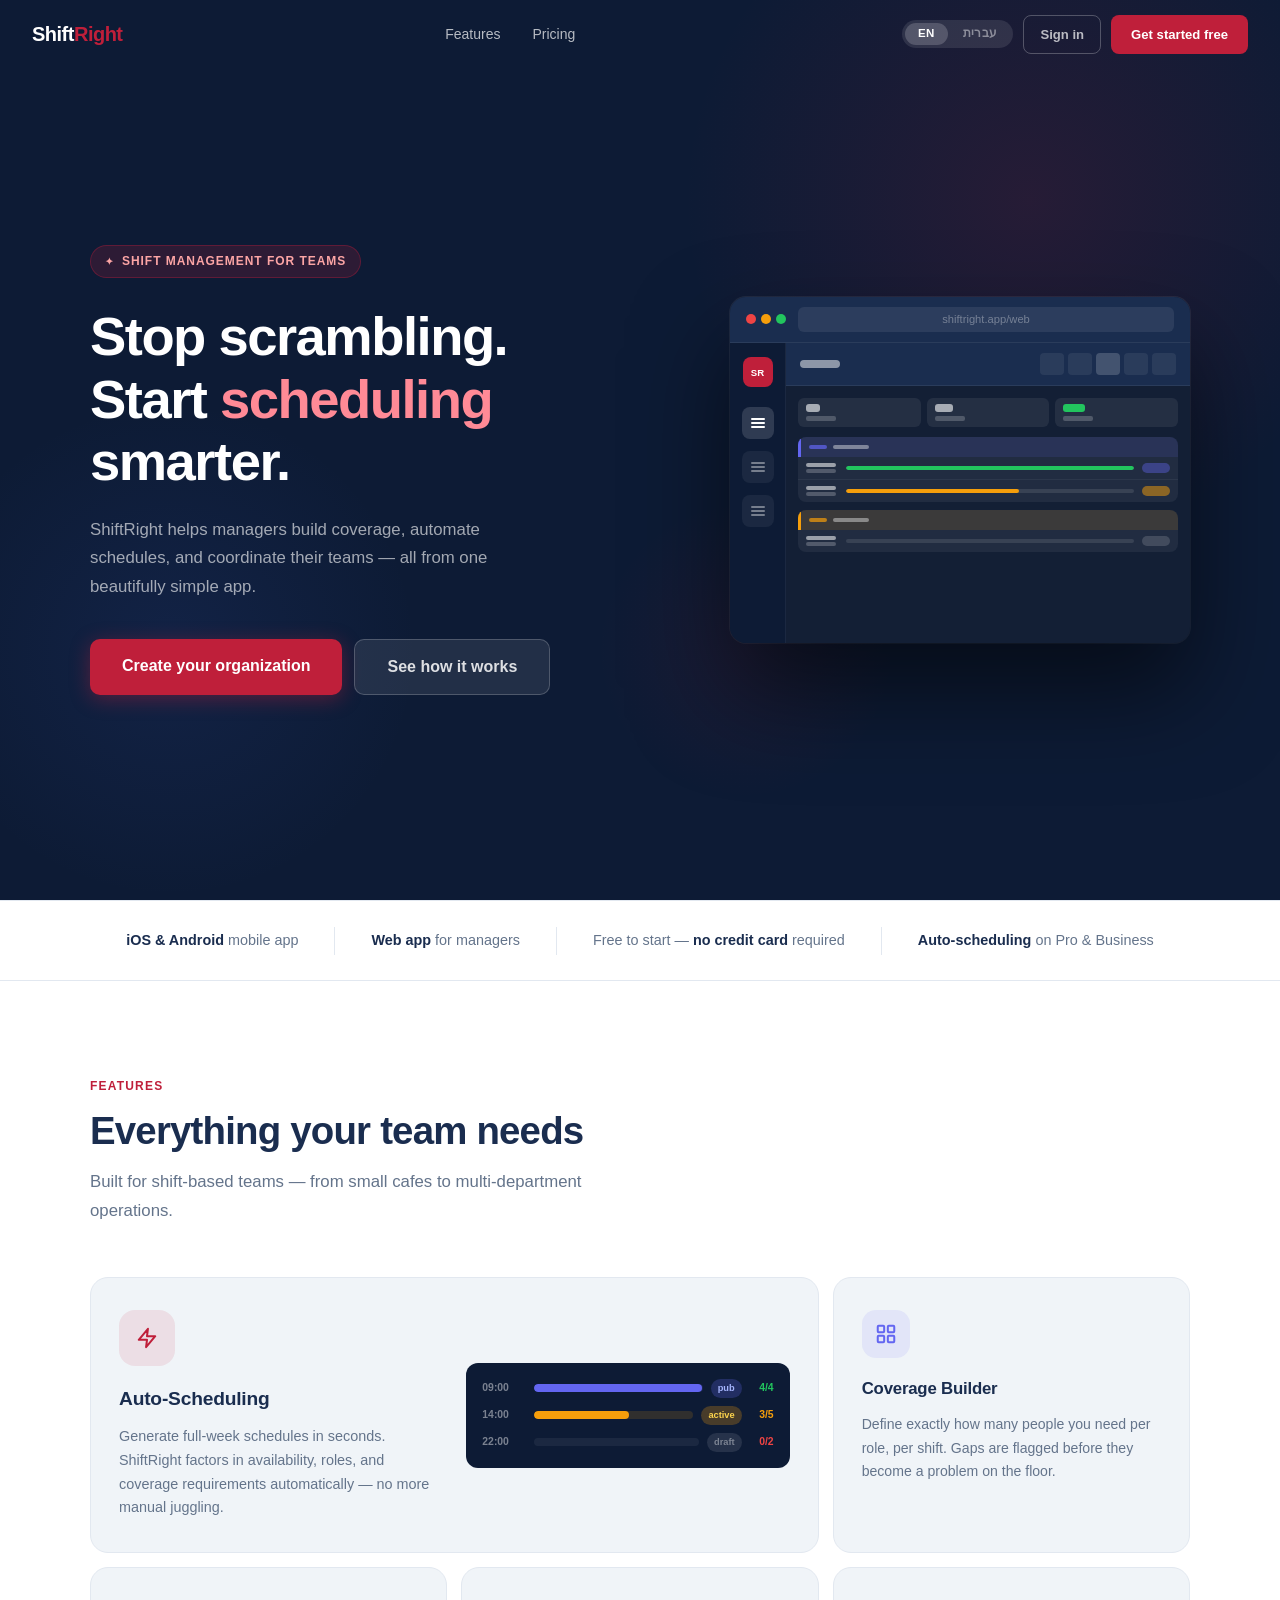
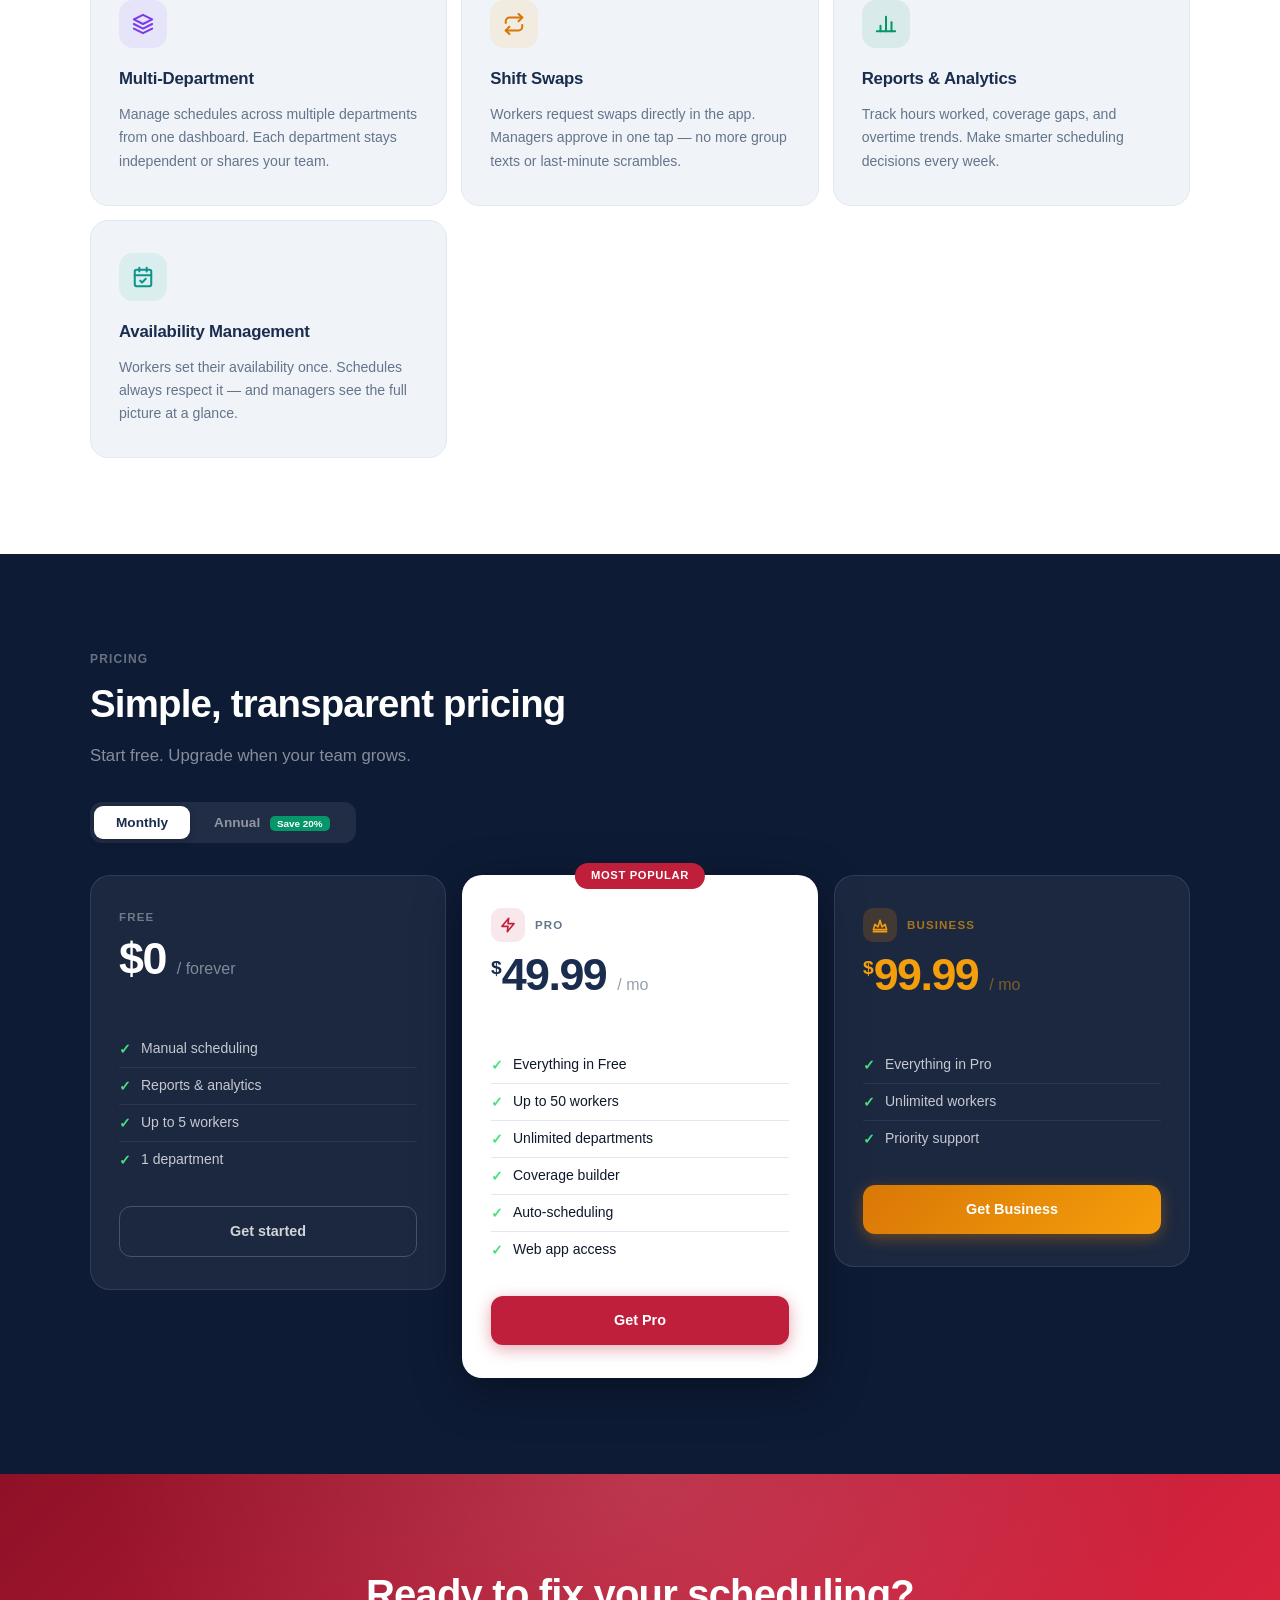
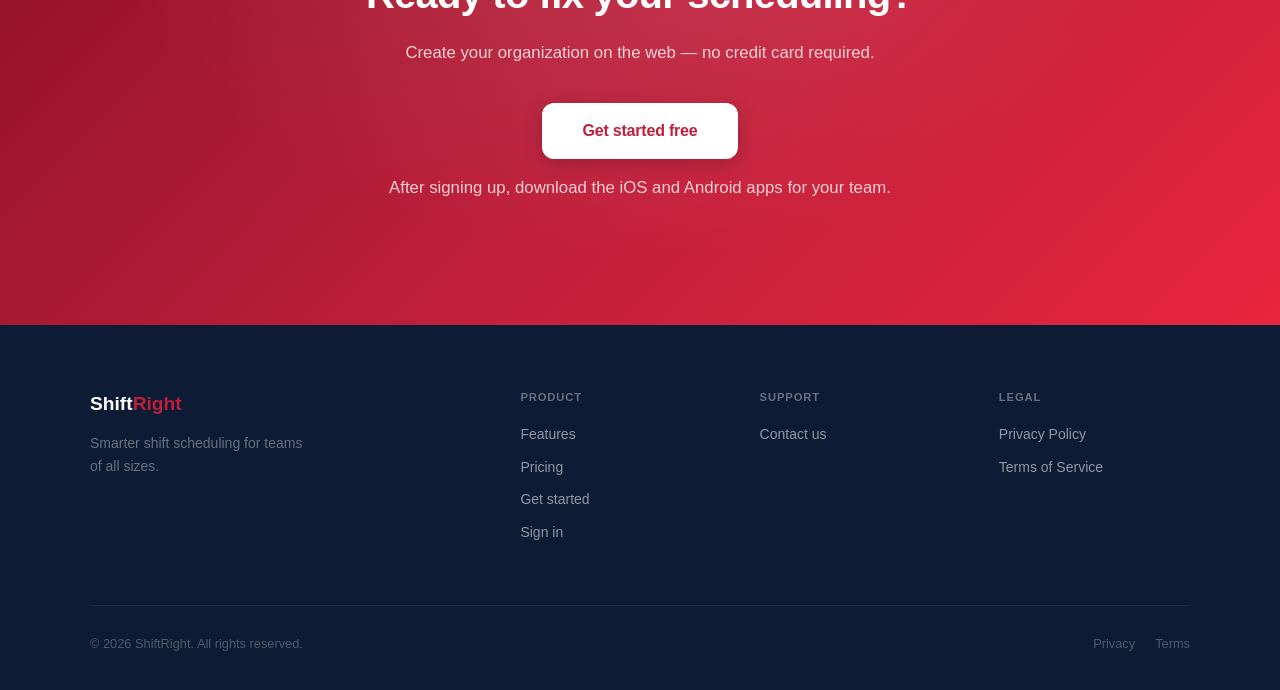
==== commit 20e09b33: "Add language toggle buttons and enhance pricing tier layout with icons" ====
--- a/legal-site/index.html
+++ b/legal-site/index.html
@@ -16,6 +16,10 @@
     <a class="nav-link" href="#pricing">Pricing</a>
   </div>
   <div class="nav-actions">
+    <div class="lang-toggle">
+      <button class="lang-btn active" id="lang-en" onclick="setLang('en')">EN</button>
+      <button class="lang-btn" id="lang-he" onclick="setLang('he')">עברית</button>
+    </div>
     <a href="/web/login.html" class="nav-app-btn">Sign in</a>
     <a href="/web/signup.html" class="nav-cta">Get started free</a>
   </div>
@@ -229,7 +233,12 @@
 
       <div class="pricing-card popular">
         <div class="popular-badge">Most Popular</div>
-        <p class="pricing-tier">Pro</p>
+        <div class="pricing-tier-header">
+          <div class="tier-icon-wrap tier-icon-pro">
+            <svg width="16" height="16" viewBox="0 0 24 24" fill="none" stroke="currentColor" stroke-width="2.4" stroke-linecap="round" stroke-linejoin="round"><path d="M13 2L3 14h9l-1 8 10-12h-9l1-8z"/></svg>
+          </div>
+          <p class="pricing-tier">Pro</p>
+        </div>
         <p class="pricing-price" id="pro-price"><sup>$</sup>49.99 <span>/ mo</span></p>
         <p class="pricing-note" id="pro-note">&nbsp;</p>
         <ul class="pricing-features">
@@ -243,8 +252,13 @@
         <a class="pricing-cta pricing-cta-solid" href="/web/signup.html">Get Pro</a>
       </div>
 
-      <div class="pricing-card">
-        <p class="pricing-tier">Business</p>
+      <div class="pricing-card business">
+        <div class="pricing-tier-header">
+          <div class="tier-icon-wrap tier-icon-biz">
+            <svg width="16" height="16" viewBox="0 0 24 24" fill="none" stroke="currentColor" stroke-width="2.4" stroke-linecap="round" stroke-linejoin="round"><path d="M2 19l2.5-8 4.5 4L12 5l3 10 4.5-4L22 19H2z"/><line x1="2" y1="22" x2="22" y2="22"/></svg>
+          </div>
+          <p class="pricing-tier">Business</p>
+        </div>
         <p class="pricing-price" id="biz-price"><sup>$</sup>99.99 <span>/ mo</span></p>
         <p class="pricing-note" id="biz-note">&nbsp;</p>
         <ul class="pricing-features">
@@ -252,7 +266,7 @@
           <li>Unlimited workers</li>
           <li>Priority support</li>
         </ul>
-        <a class="pricing-cta pricing-cta-ghost" href="/web/signup.html">Get Business</a>
+        <a class="pricing-cta pricing-cta-gold" href="/web/signup.html">Get Business</a>
       </div>
 
     </div>
--- a/legal-site/style.css
+++ b/legal-site/style.css
@@ -5,6 +5,9 @@
   --navy-mid: #223660;
   --red: #bf1f3a;
   --red-light: #e8253f;
+  --gold: #d97706;
+  --gold-light: #f59e0b;
+  --gold-pale: rgba(245,158,11,0.15);
   --bg: #f0f4f8;
   --white: #ffffff;
   --text: #0f172a;
@@ -44,6 +47,24 @@
   text-decoration: none; transition: background 0.15s, transform 0.1s;
 }
 .nav-cta:hover { background: var(--red-light); transform: translateY(-1px); }
+
+/* ── Language toggle ── */
+.lang-toggle {
+  display: flex; align-items: center;
+  background: rgba(255,255,255,0.1); border-radius: 20px; padding: 3px; gap: 2px;
+  margin-left: 4px;
+}
+nav.scrolled .lang-toggle { background: var(--bg); }
+.lang-btn {
+  padding: 5px 13px; border-radius: 16px; border: none;
+  background: transparent; color: rgba(255,255,255,0.45);
+  font-size: 0.72rem; font-weight: 700; cursor: pointer;
+  font-family: inherit; transition: all 0.18s; line-height: 1;
+  letter-spacing: 0.03em; white-space: nowrap;
+}
+.lang-btn.active { background: rgba(255,255,255,0.18); color: #fff; }
+nav.scrolled .lang-btn { color: var(--muted); }
+nav.scrolled .lang-btn.active { background: var(--navy); color: #fff; box-shadow: 0 1px 4px rgba(0,0,0,0.15); }
 
 /* ── HERO ── */
 .hero {
@@ -269,6 +290,34 @@
 .pricing-cta-ghost:hover { background: rgba(255,255,255,0.1); color: white; border-color: rgba(255,255,255,0.5); }
 .pricing-cta-solid { background: var(--red); color: white; box-shadow: 0 4px 16px rgba(191,31,58,0.4); }
 .pricing-cta-solid:hover { background: var(--red-light); transform: translateY(-1px); box-shadow: 0 6px 20px rgba(191,31,58,0.5); }
+.pricing-cta-gold {
+  background: linear-gradient(135deg, var(--gold) 0%, var(--gold-light) 100%);
+  color: #fff; box-shadow: 0 4px 16px rgba(217,119,6,0.42);
+}
+.pricing-cta-gold:hover { filter: brightness(1.1); transform: translateY(-1px); box-shadow: 0 6px 22px rgba(217,119,6,0.55); }
+
+/* ── Pricing tier header (icon + label row) ── */
+.pricing-tier-header { display: flex; align-items: center; gap: 10px; margin-bottom: 10px; }
+.tier-icon-wrap {
+  width: 34px; height: 34px; border-radius: 10px; flex-shrink: 0;
+  display: flex; align-items: center; justify-content: center;
+}
+.tier-icon-pro  { background: rgba(191,31,58,0.18);   color: var(--red); }
+.tier-icon-biz  { background: rgba(217,119,6,0.2);    color: var(--gold-light); }
+.pricing-card.popular .tier-icon-pro { background: rgba(191,31,58,0.1); color: var(--red); }
+.pricing-tier-header .pricing-tier { margin-bottom: 0; }
+
+/* Business gold price */
+.pricing-card.business .pricing-price { color: var(--gold-light) !important; }
+.pricing-card.business .pricing-price sup { color: var(--gold-light) !important; }
+.pricing-card.business .pricing-tier { color: rgba(245,158,11,0.65) !important; }
+
+/* Save badge pulse */
+@keyframes badgePulse {
+  0%, 100% { box-shadow: 0 0 0 0 rgba(5,150,105,0.4); }
+  50%       { box-shadow: 0 0 0 5px rgba(5,150,105,0); }
+}
+.pricing-save-badge { animation: badgePulse 2.4s ease infinite; }
 
 /* ── CTA STRIP ── */
 .cta-strip {
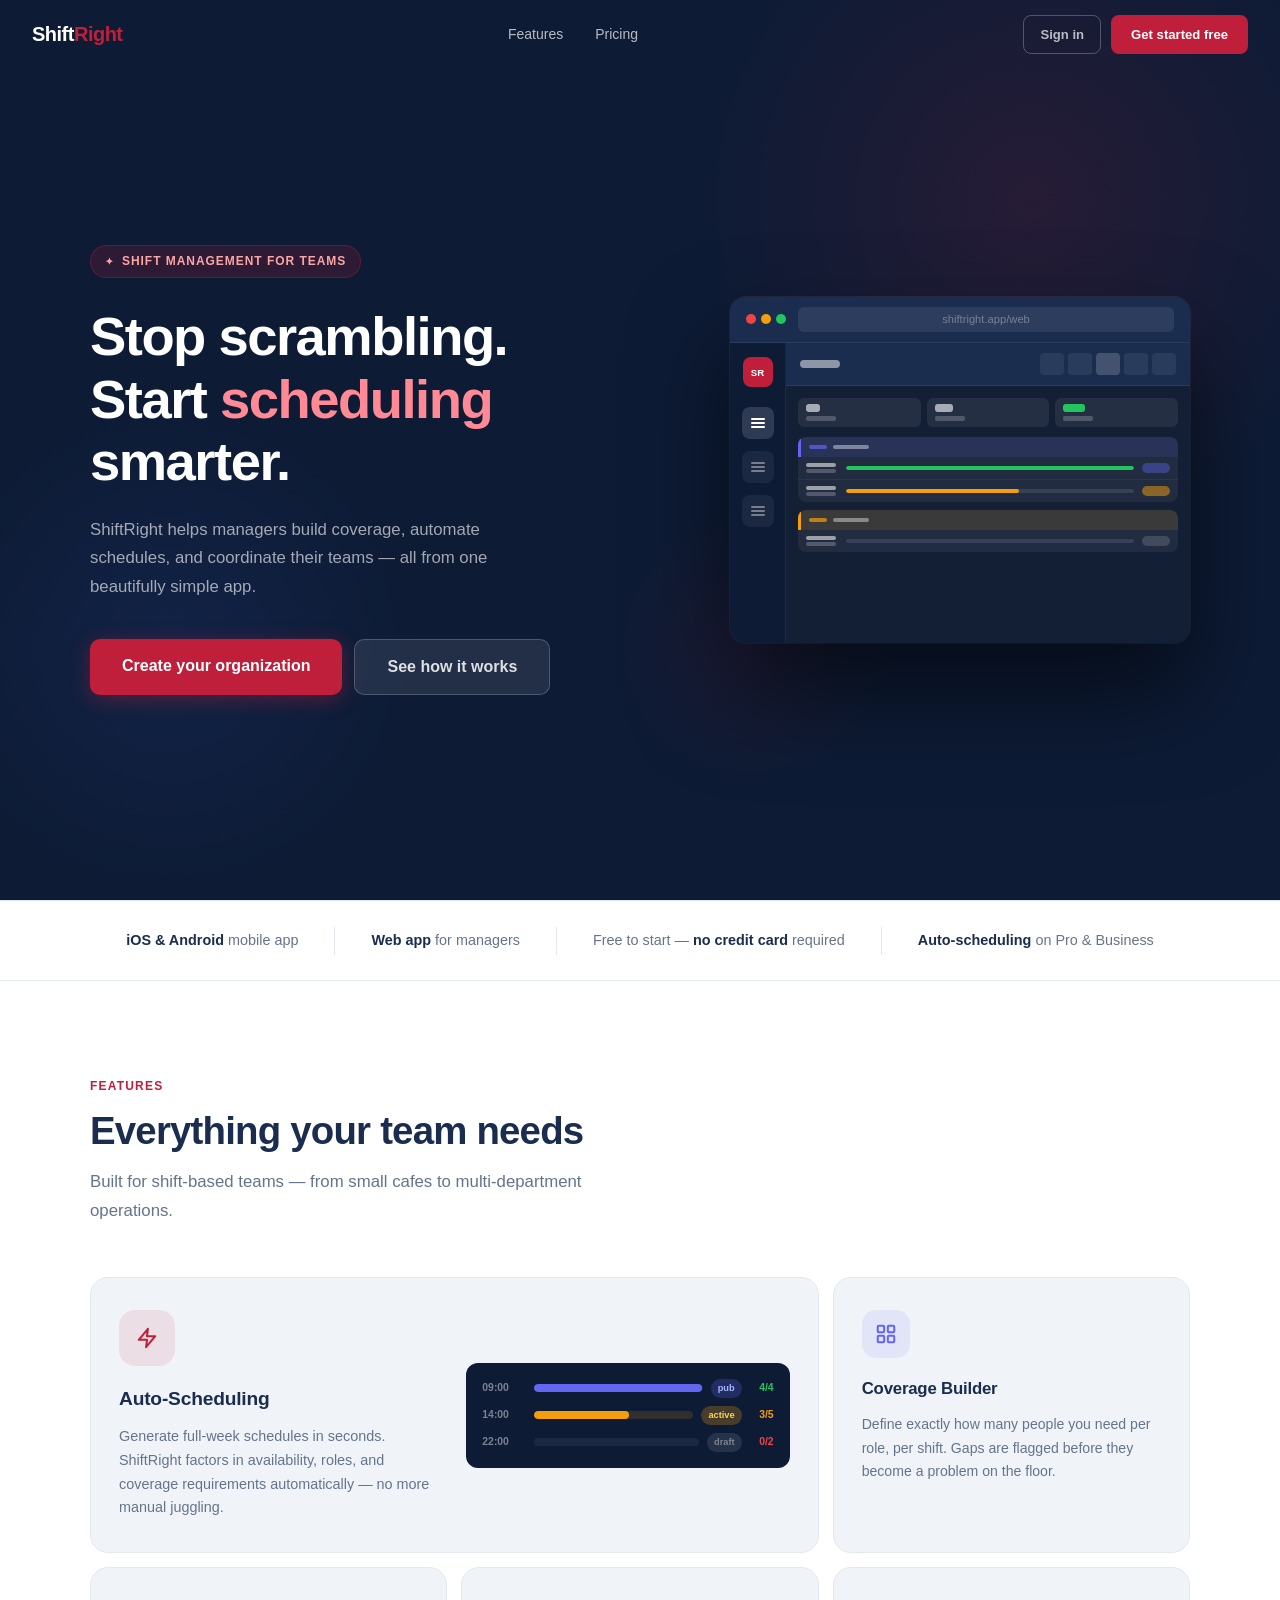
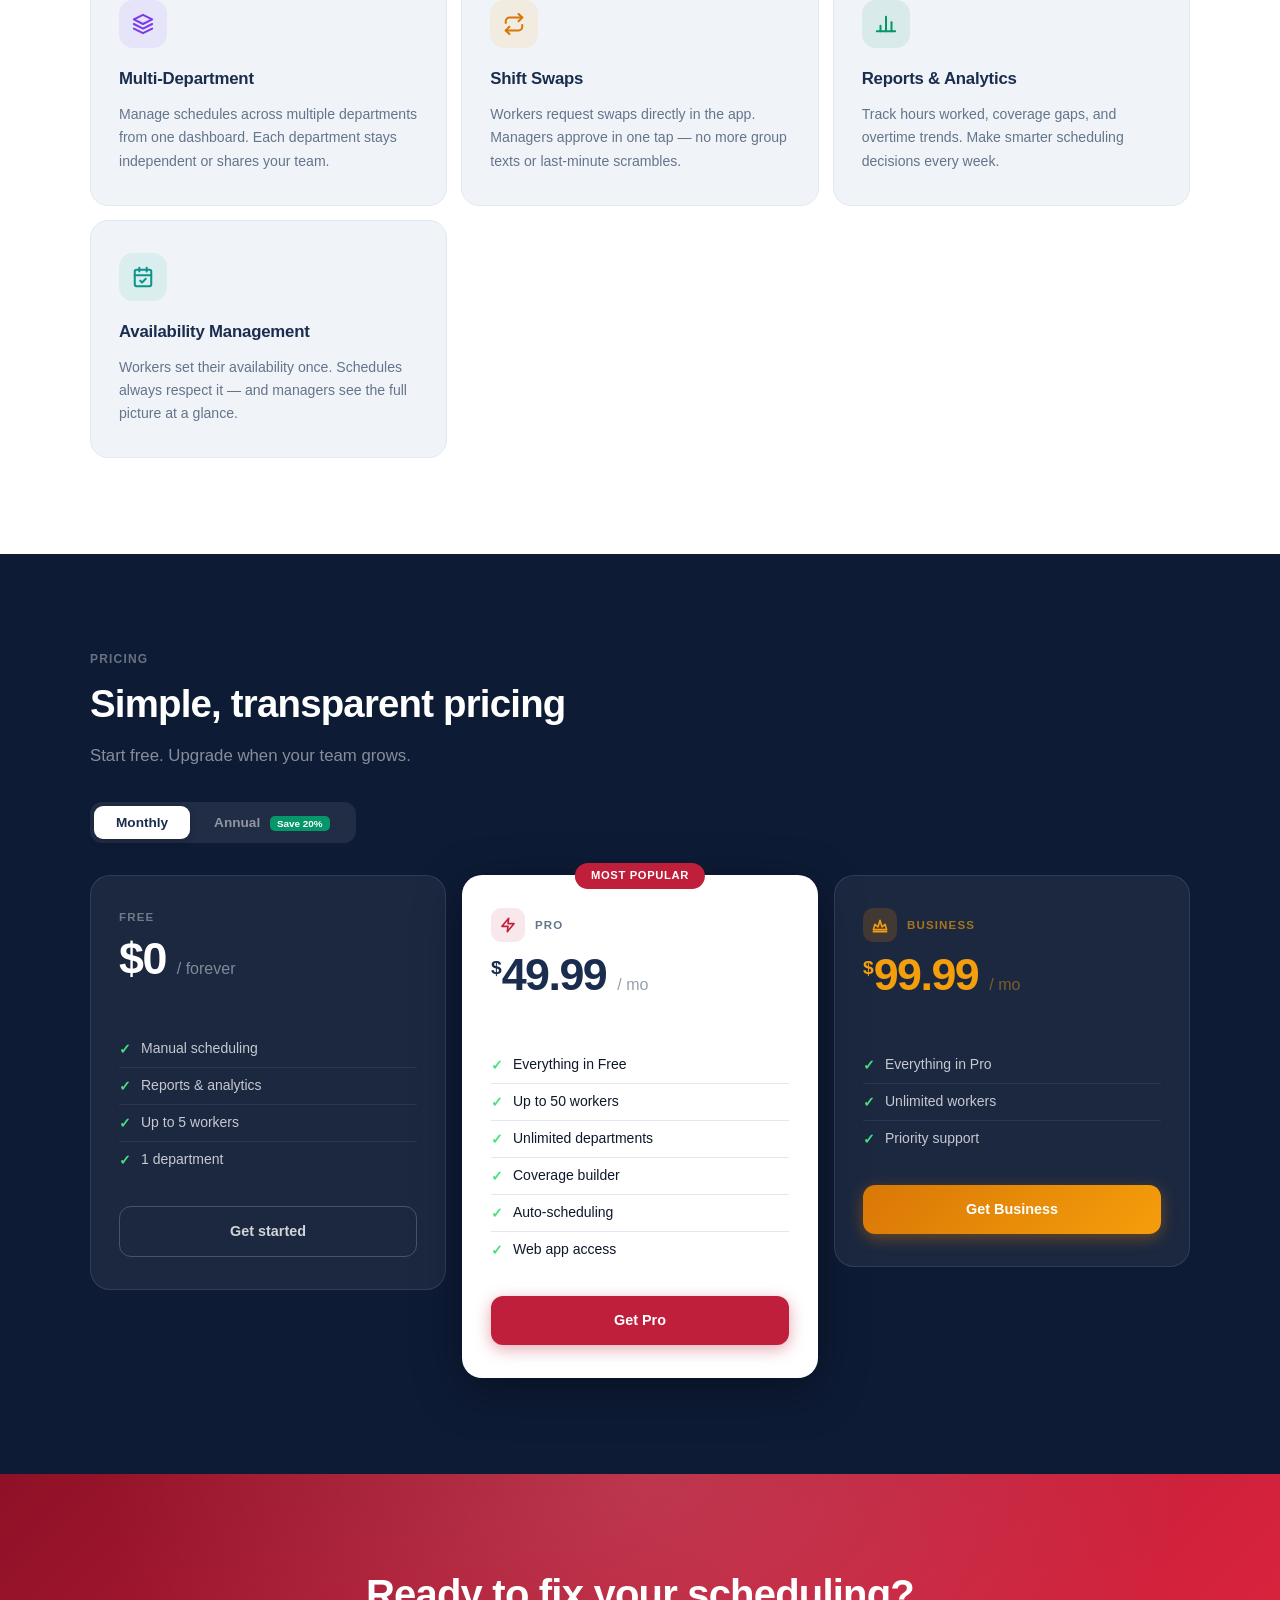
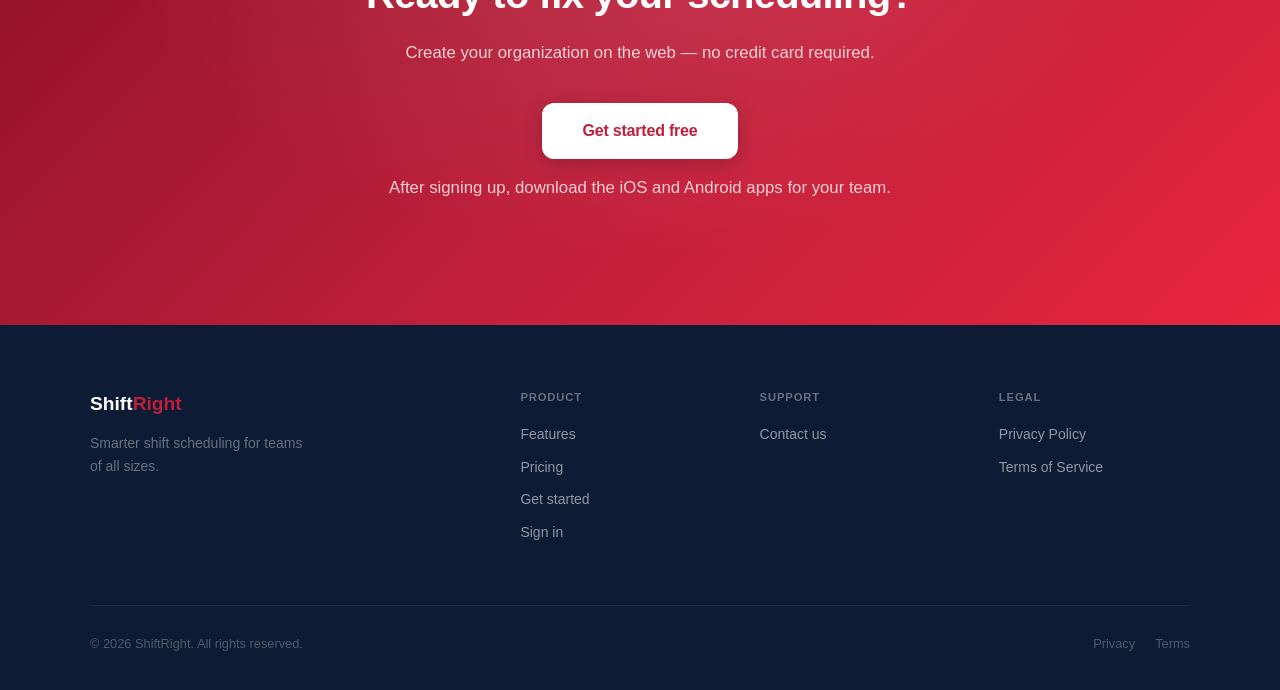
==== commit e249e9f9: "feat(i18n): remove language toggle from navigation and related functionality" ====
--- a/legal-site/index.html
+++ b/legal-site/index.html
@@ -16,11 +16,7 @@
     <a class="nav-link" href="#pricing">Pricing</a>
   </div>
   <div class="nav-actions">
-    <div class="lang-toggle">
-      <button class="lang-btn active" id="lang-en" onclick="setLang('en')">EN</button>
-      <button class="lang-btn" id="lang-he" onclick="setLang('he')">עברית</button>
-    </div>
-    <a href="/web/login.html" class="nav-app-btn">Sign in</a>
+<a href="/web/login.html" class="nav-app-btn">Sign in</a>
     <a href="/web/signup.html" class="nav-cta">Get started free</a>
   </div>
 </nav>
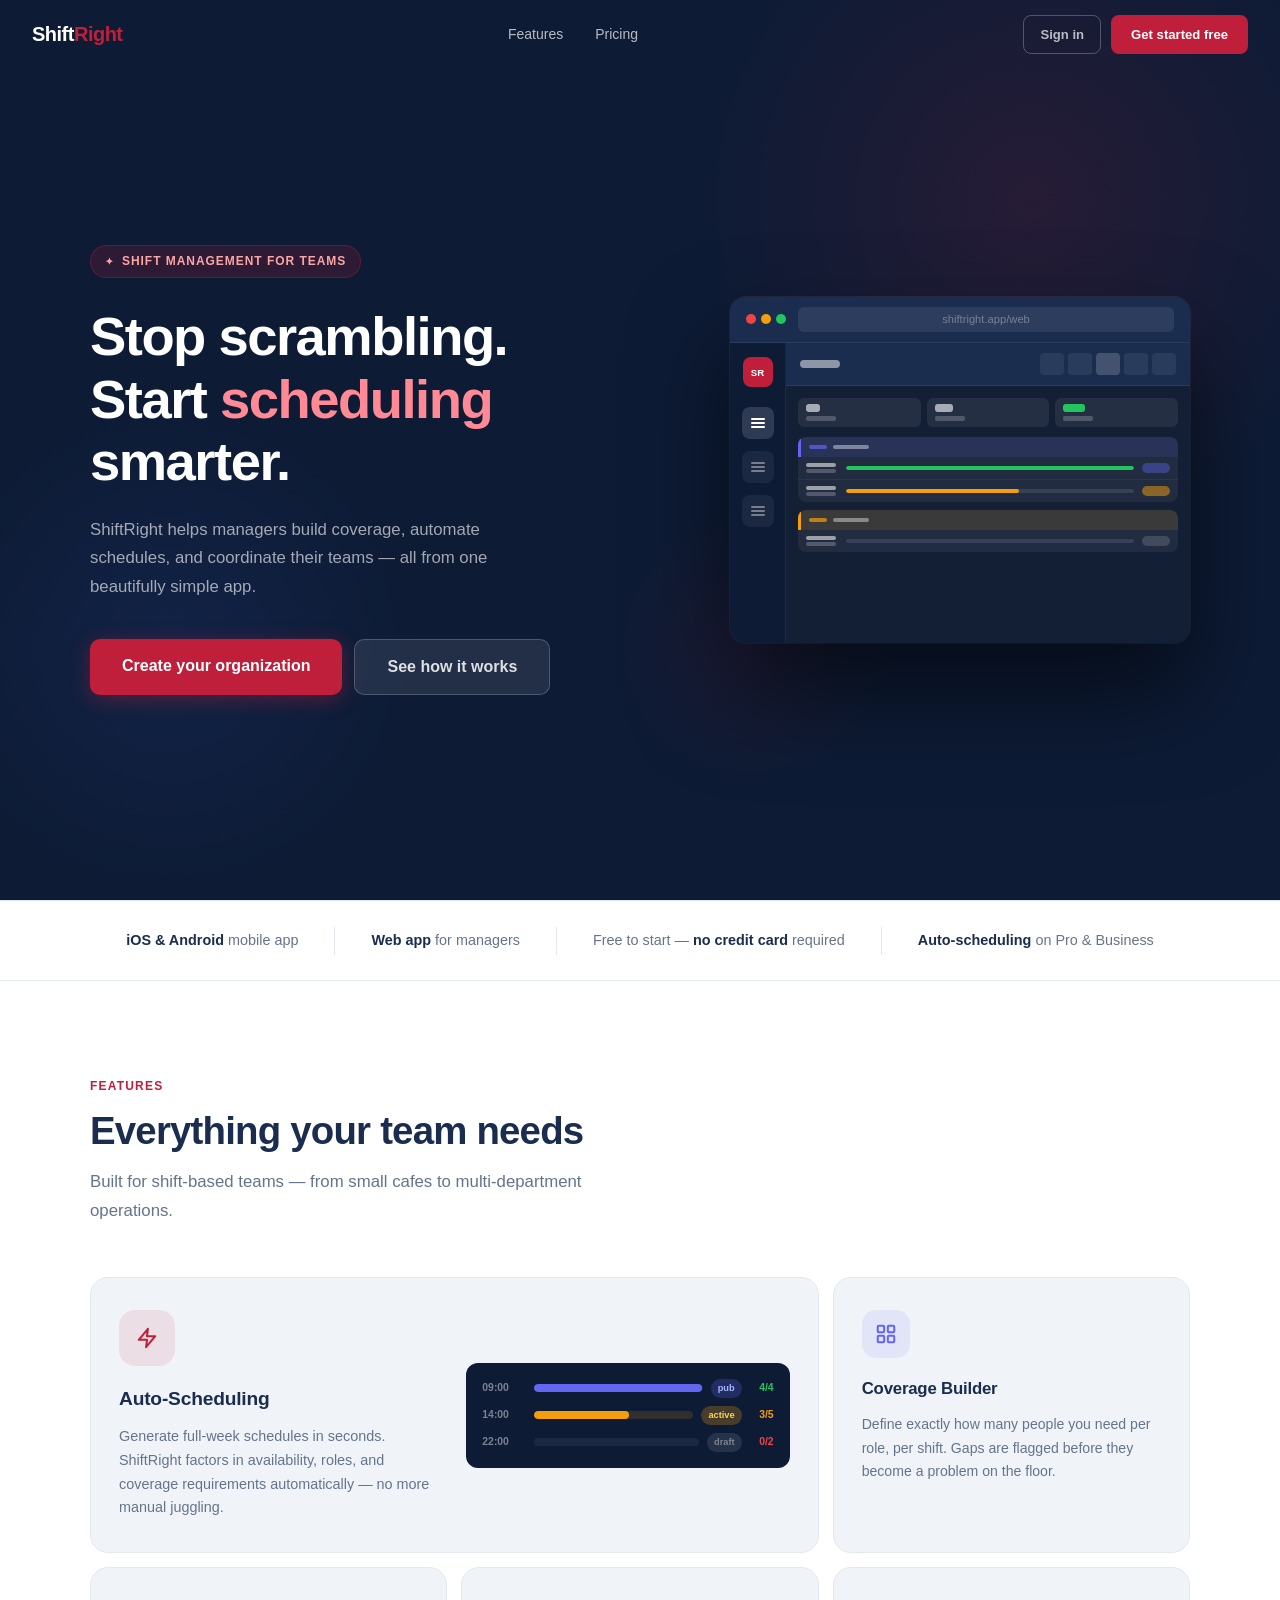
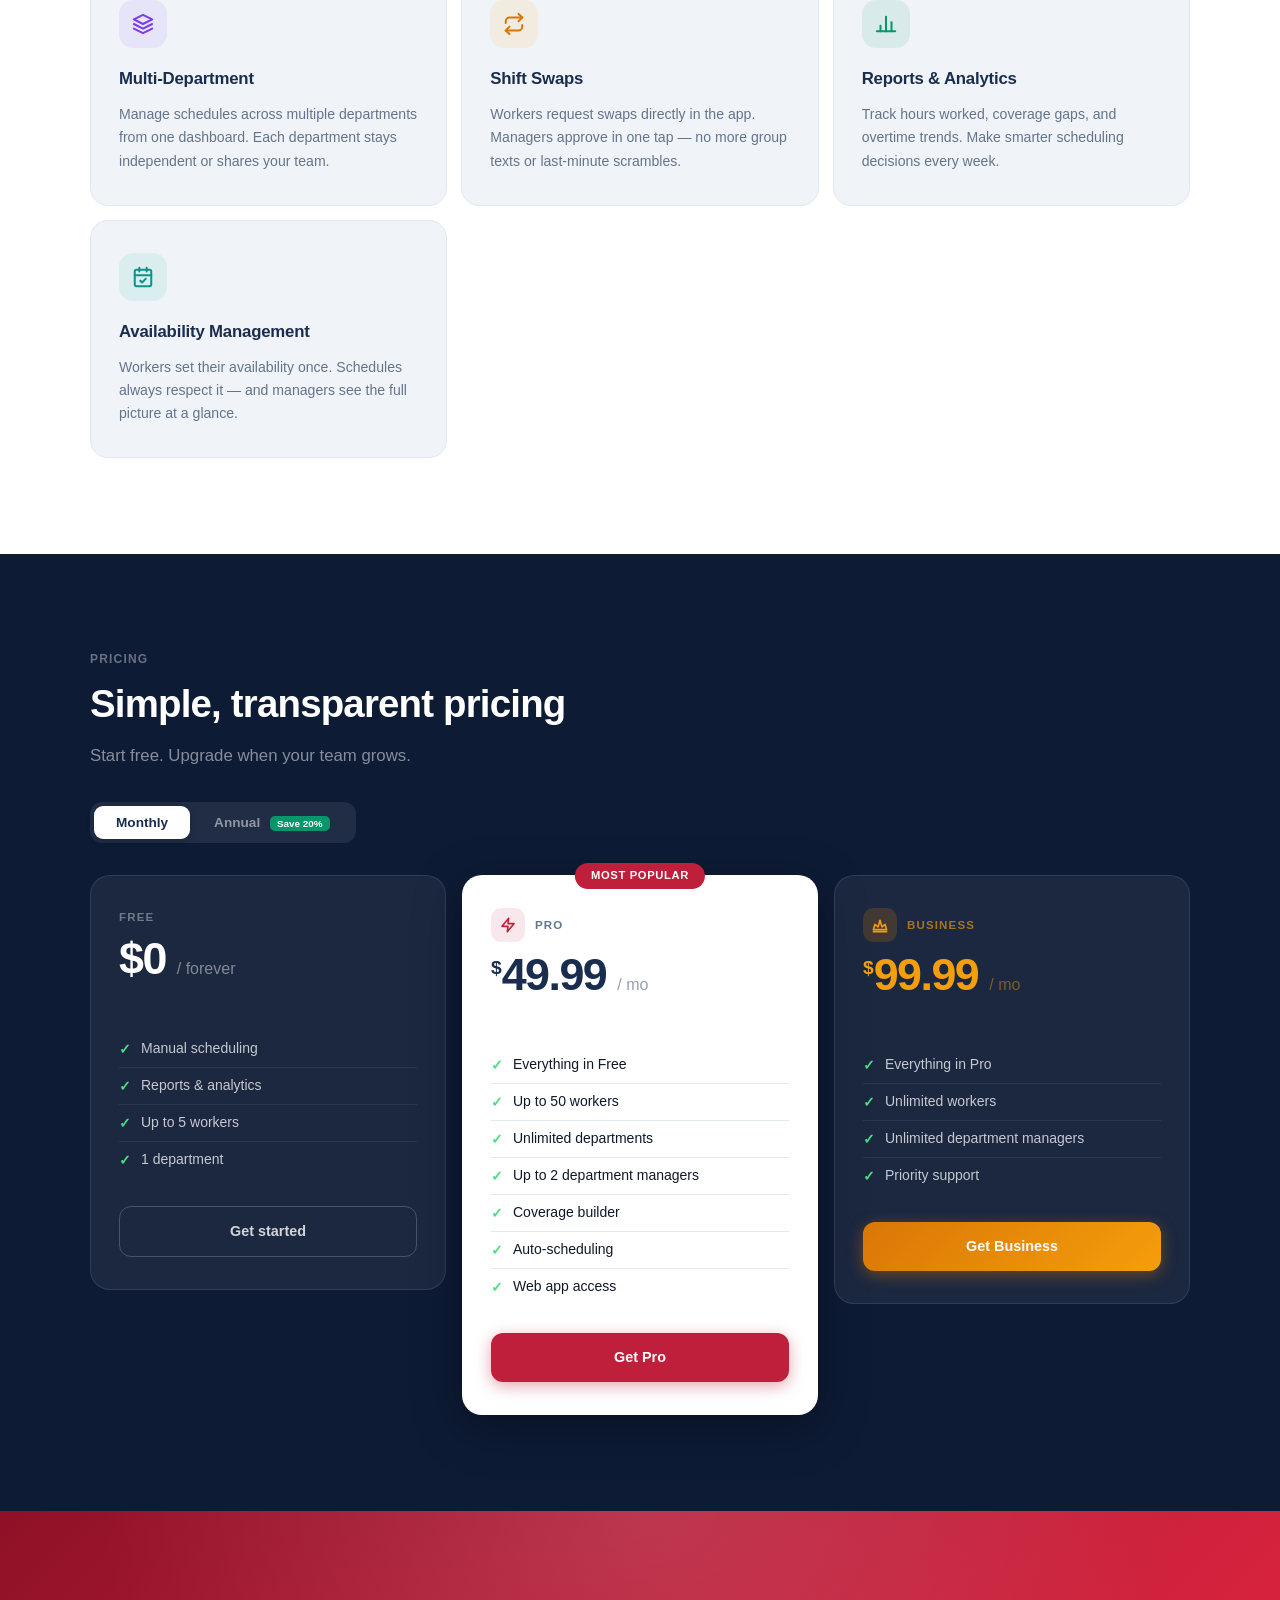
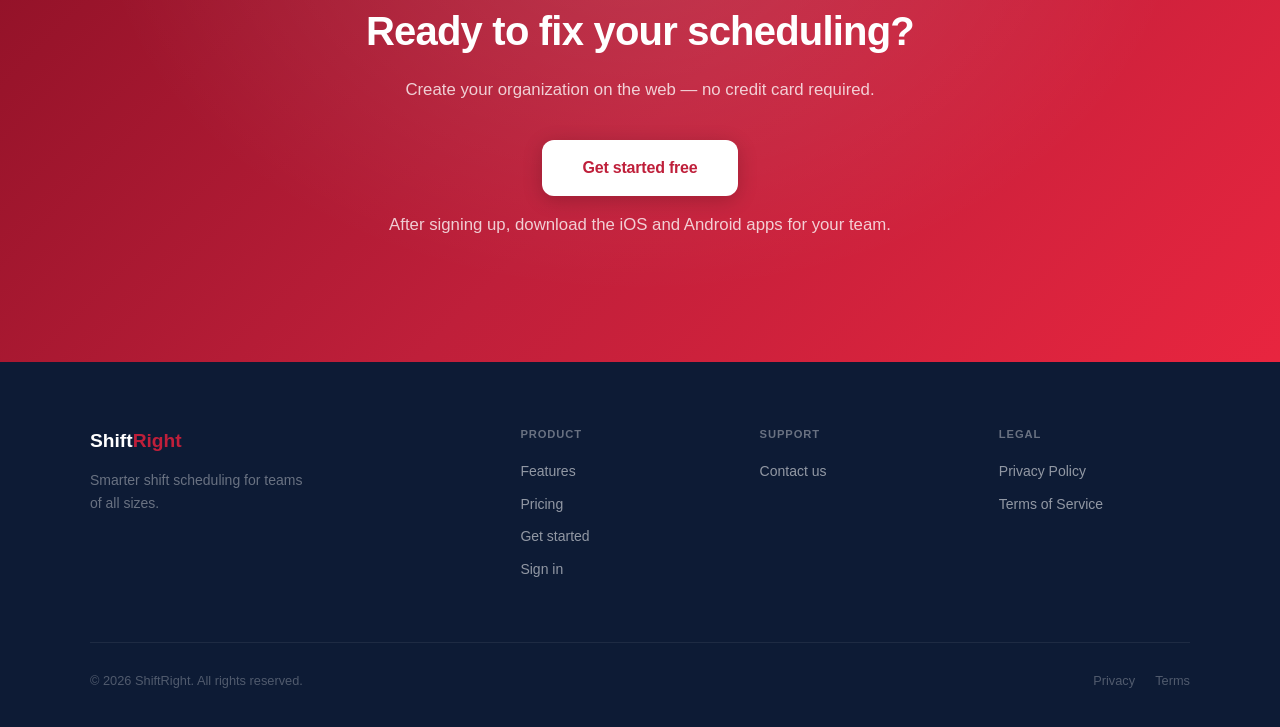
==== commit 86ba2494: "feat(pricing): add department manager limits to pricing plans - Included "Up to 2 department manager" ====
--- a/legal-site/index.html
+++ b/legal-site/index.html
@@ -4,6 +4,7 @@
   <meta charset="UTF-8" />
   <meta name="viewport" content="width=device-width, initial-scale=1.0" />
   <title>ShiftRight – Smart Shift Scheduling for Teams</title>
+  <link rel="icon" type="image/svg+xml" href="/favicon.svg">
   <link rel="stylesheet" href="style.css">
 </head>
 <body>
@@ -241,6 +242,7 @@
           <li>Everything in Free</li>
           <li>Up to 50 workers</li>
           <li>Unlimited departments</li>
+          <li>Up to 2 department managers</li>
           <li>Coverage builder</li>
           <li>Auto-scheduling</li>
           <li>Web app access</li>
@@ -260,6 +262,7 @@
         <ul class="pricing-features">
           <li>Everything in Pro</li>
           <li>Unlimited workers</li>
+          <li>Unlimited department managers</li>
           <li>Priority support</li>
         </ul>
         <a class="pricing-cta pricing-cta-gold" href="/web/signup.html">Get Business</a>
